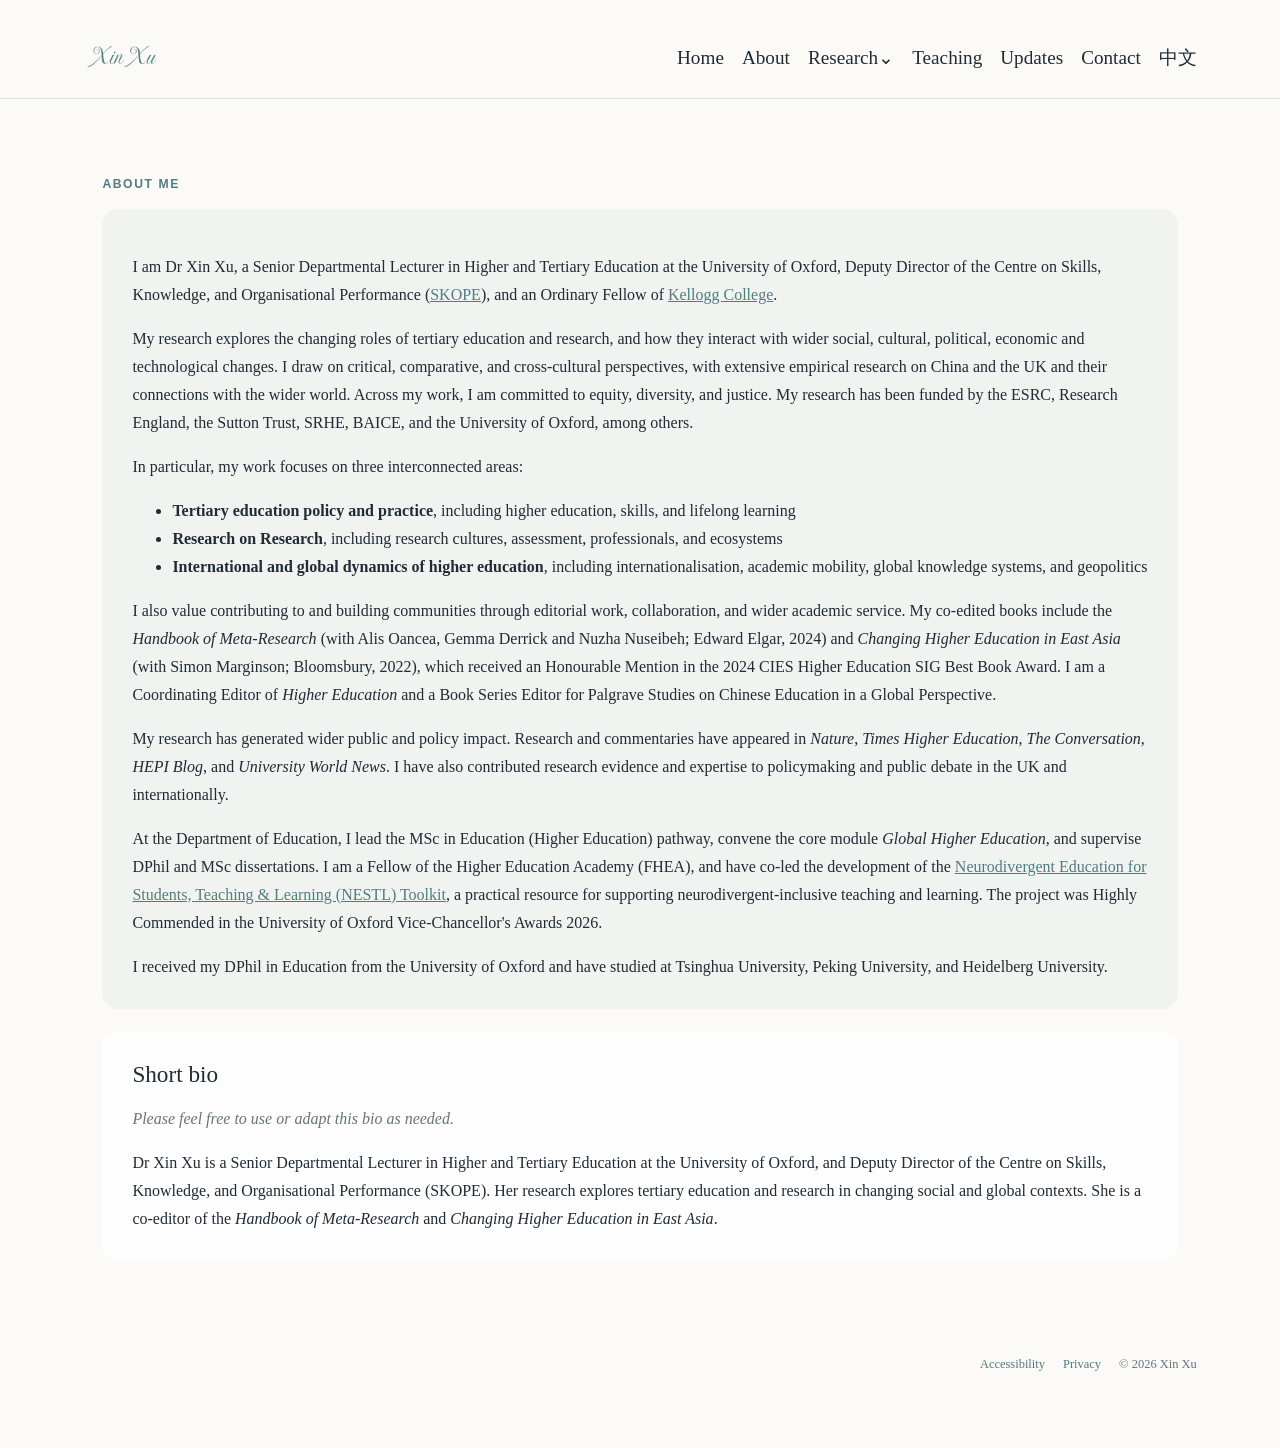
==== about/index.html @ 9aacc85d "Deploy JSON-driven static site with clean URLs and SEO" ====
<!doctype html>
<html lang="en" class="">
<head>
  <meta charset="utf-8">
  <meta name="viewport" content="width=device-width, initial-scale=1, viewport-fit=cover">
  <link rel="icon" href="/assets/icons/favicon-heart.svg" type="image/svg+xml">
  <link rel="shortcut icon" href="/assets/icons/favicon-heart.svg" type="image/svg+xml">
  <link rel="apple-touch-icon" href="/assets/icons/favicon-heart.svg">
  <title>Dr Xin Xu</title>
  <meta name="description" content="About Dr Xin Xu, Senior Departmental Lecturer at the University of Oxford, and her research on tertiary education, research on research, and global higher education.">
  <link rel="canonical" href="https://www.xin-xu.com/about/">
  
  <link rel="stylesheet" href="/assets/site.css">
  
  <script>const previewMode=new URLSearchParams(location.search).get('preview');document.documentElement.classList.toggle('mobile-preview',previewMode==='mobile-menu-fix');document.documentElement.classList.toggle('narrow-preview',previewMode==='narrow-phone');document.documentElement.classList.toggle('ipad-landscape',previewMode==='ipad-landscape');</script>
</head>
<body class="" data-route="about">
  <div class="shell">
    <header>
      <a class="home" href="/" aria-label="Return to front page"><img class="brand-name" src="/assets/img/xin-xu-wordmark.png" alt="Xin Xu"></a>
      <nav aria-label="Main navigation">
        <a href="/">Home</a><a href="/about/">About</a>
        <div class="drop"><button class="dropbtn" type="button" aria-haspopup="true" aria-expanded="false" aria-controls="research-menu">Research⌄</button><div class="dropmenu" id="research-menu"><a href="/research/">Overview</a><a href="/books/">Books</a><a href="/publications/">Publications</a><a href="/projects/">Projects</a><a href="/engagement/">Engagement</a></div></div>
        <a href="/teaching/">Teaching</a><span class="mobile-nav-break" aria-hidden="true"></span><a href="/updates/">Updates</a><a href="/contact/">Contact</a><a href="/chinese/">中文</a>
      </nav>
    </header>
    <main id="app"><section class="page about-page"><div class="eyebrow">ABOUT ME</div><article class="item"><p>I am Dr Xin Xu, a Senior Departmental Lecturer in Higher and Tertiary Education at the University of Oxford, Deputy Director of the Centre on Skills, Knowledge, and Organisational Performance (<a href="https://www.skope.ox.ac.uk/" target="_blank" rel="noopener">SKOPE</a>), and an Ordinary Fellow of <a href="https://www.kellogg.ox.ac.uk/" target="_blank" rel="noopener">Kellogg College</a>.</p><p>My research explores the changing roles of tertiary education and research, and how they interact with wider social, cultural, political, economic and technological changes. I draw on critical, comparative, and cross-cultural perspectives, with extensive empirical research on China and the UK and their connections with the wider world. Across my work, I am committed to equity, diversity, and justice. My research has been funded by the ESRC, Research England, the Sutton Trust, SRHE, BAICE, and the University of Oxford, among others.</p><p>In particular, my work focuses on three interconnected areas:</p><ul><li><strong>Tertiary education policy and practice</strong>, including higher education, skills, and lifelong learning</li><li><strong>Research on Research</strong>, including research cultures, assessment, professionals, and ecosystems</li><li><strong>International and global dynamics of higher education</strong>, including internationalisation, academic mobility, global knowledge systems, and geopolitics</li></ul><p>I also value contributing to and building communities through editorial work, collaboration, and wider academic service. My co-edited books include the <em>Handbook of Meta-Research</em> (with Alis Oancea, Gemma Derrick and Nuzha Nuseibeh; Edward Elgar, 2024) and <em>Changing Higher Education in East Asia</em> (with Simon Marginson; Bloomsbury, 2022), which received an Honourable Mention in the 2024 CIES Higher Education SIG Best Book Award. I am a Coordinating Editor of <em>Higher Education</em> and a Book Series Editor for Palgrave Studies on Chinese Education in a Global Perspective.</p><p>My research has generated wider public and policy impact. Research and commentaries have appeared in <em>Nature</em>, <em>Times Higher Education</em>, <em>The Conversation</em>, <em>HEPI Blog</em>, and <em>University World News</em>. I have also contributed research evidence and expertise to policymaking and public debate in the UK and internationally.</p><p>At the Department of Education, I lead the MSc in Education (Higher Education) pathway, convene the core module <em>Global Higher Education</em>, and supervise DPhil and MSc dissertations. I am a Fellow of the Higher Education Academy (FHEA), and have co-led the development of the <a href="https://www.education.ox.ac.uk/project/neurodivergent-education-for-students-teaching-learning-nestl/" target="_blank" rel="noopener">Neurodivergent Education for Students, Teaching &amp; Learning (NESTL) Toolkit</a>, a practical resource for supporting neurodivergent-inclusive teaching and learning. The project was Highly Commended in the University of Oxford Vice-Chancellor&#39;s Awards 2026.</p><p>I received my DPhil in Education from the University of Oxford and have studied at Tsinghua University, Peking University, and Heidelberg University.</p></article><article class="item short-bio"><h2>Short bio</h2><p class="short-bio-note"><em>Please feel free to use or adapt this bio as needed.</em></p><p>Dr Xin Xu is a Senior Departmental Lecturer in Higher and Tertiary Education at the University of Oxford, and Deputy Director of the Centre on Skills, Knowledge, and Organisational Performance (SKOPE). Her research explores tertiary education and research in changing social and global contexts. She is a co-editor of the <em>Handbook of Meta-Research</em> and <em>Changing Higher Education in East Asia</em>.</p></article></section></main>
    <div class="footer"><a href="/accessibility/">Accessibility</a><a href="/privacy/">Privacy</a><span>© 2026 Xin Xu</span></div>
  </div>
  <div class="modal-backdrop" id="modalBackdrop" role="presentation"><section class="modal" role="dialog" aria-modal="true" aria-labelledby="modalTitle"><button class="modal-close" id="modalClose" aria-label="Close details">×</button><div class="eyebrow" id="modalType">Details</div><h2 id="modalTitle"></h2><div id="modalBody"></div></section></div>
  <script id="page-data" type="application/json">{}</script>
  <script src="/assets/site.js"></script>
</body>
</html>
---- assets/site.css ----
:root{--ink:#202b35;--muted:#66747e;--line:#dfe5e3;--accent:#527c80;--paper:#fbfaf7;--wash:#edf2ef;--body-font:"Avenir Next","Segoe UI",Helvetica,Arial,sans-serif;--display-font:"Iowan Old Style","Palatino Linotype","Book Antiqua",Palatino,Georgia,serif}
    [data-theme="ink"]{--ink:#292a2a;--muted:#686c6b;--line:#deded9;--accent:#3f6874;--paper:#f8f7f3;--wash:#eceeea}[data-theme="terracotta"]{--ink:#352923;--muted:#77655c;--line:#e5d8d0;--accent:#a65f4a;--paper:#fcf8f4;--wash:#f3e7df}[data-theme="blue"]{--ink:#263442;--muted:#647483;--line:#d8e2ea;--accent:#42759b;--paper:#f5f9fc;--wash:#e5f0f7}
    *{box-sizing:border-box} html{-webkit-text-size-adjust:100%;text-size-adjust:100%} body{margin:0;color:var(--ink);background:var(--paper);font:16px/1.75 var(--body-font)}
    .shell{max-width:1280px;margin:auto;padding:28px 5vw 70px} .page>.lead{max-width:none} header{display:flex;align-items:center;justify-content:space-between;border-bottom:1px solid var(--line);padding-bottom:20px}
    .home{display:inline-flex;align-items:baseline;color:var(--ink);text-decoration:none;position:relative;top:5px}.brand-name{font:400 1rem/1 "Bradley Hand","Segoe Print","Comic Sans MS",cursive;letter-spacing:-.02em;color:var(--accent);margin-left:7px;white-space:nowrap;transition:color 160ms ease-out}.home:hover .brand-name,.home:focus-visible .brand-name{color:var(--ink)}.signature{font:italic 400 2rem/1.1 "Snell Roundhand","Segoe Script","Bradley Hand",cursive;letter-spacing:-.08em;color:var(--accent);transform:rotate(-7deg);display:inline-block}
    nav{display:flex;align-items:center;gap:25px}nav a,.dropbtn{color:var(--ink);text-decoration:none;font-size:.94rem;background:none;border:0;font:inherit;cursor:pointer;padding:8px 0}.drop{position:relative}.dropmenu{visibility:hidden;opacity:0;transform:translateY(-5px) scale(.98);transform-origin:top right;position:absolute;right:-22px;top:40px;background:rgba(255,253,249,.98);border:1px solid var(--line);border-radius:16px;box-shadow:0 16px 35px #26332d1c;min-width:245px;padding:10px;z-index:2;transition:opacity 180ms cubic-bezier(.23,1,.32,1),transform 180ms cubic-bezier(.23,1,.32,1),visibility 180ms}.drop:not(.is-closed):hover .dropmenu,.drop.is-open .dropmenu{visibility:visible;opacity:1;transform:translateY(0) scale(1)}.dropmenu a{display:block;padding:10px 13px;border-radius:10px}.dropmenu a:hover,.dropmenu a:focus-visible{background:var(--wash);color:var(--accent)}
    main{min-height:640px}.hero{max-width:900px;padding:145px 0 135px}.eyebrow{color:var(--accent);font-size:.76rem;letter-spacing:.13em;text-transform:uppercase;font-weight:600}.hero h1{font:400 clamp(4rem,10vw,8rem)/.9 Georgia,serif;margin:24px 0 32px;letter-spacing:-.06em}.lead{font:1.25rem/1.7 Georgia,serif;max-width:700px}.side{border-left:1px solid var(--accent);padding-left:24px;color:var(--muted)}.side strong{color:var(--ink);font-weight:500}.rule{border-top:1px solid var(--line);padding-top:22px;display:flex;justify-content:space-between;color:var(--muted);font-size:.92rem}.page{padding:75px 0}.page h1{font:400 clamp(3rem,7vw,5.4rem)/1 Georgia,serif;margin:18px 0 35px;letter-spacing:-.04em}.item{border-top:1px solid var(--line);padding:24px 0}.item h2{font:400 1.45rem/1.3 Georgia,serif;margin:0 0 5px}.muted{color:var(--muted);font-size:.9rem}.links a{color:var(--accent);margin-right:22px}.search{width:100%;max-width:560px;border:1px solid var(--line);background:white;border-radius:12px;padding:13px 15px;margin:0 0 28px;color:var(--ink);font:inherit}.tabs{display:inline-flex;flex-wrap:wrap;gap:4px;margin:35px 0 18px;padding:4px;background:var(--wash);border-radius:999px;max-width:100%}.tab{border:0;border-radius:999px;background:transparent;color:var(--muted);padding:10px 15px;font:inherit;cursor:pointer;transition:background 160ms ease-out,color 160ms ease-out,transform 160ms ease-out}.tab.active{background:var(--paper);color:var(--ink);box-shadow:0 2px 8px #26332d12}.tab:active{transform:scale(.97)}.tab:hover{color:var(--ink)}.panel{display:none}.panel.active{display:block}.panel.active .item{background:rgba(255,255,255,.28);border:1px solid var(--line);border-radius:14px;padding:24px 26px;margin:12px 0;transition:transform 160ms ease-out,box-shadow 160ms ease-out}.panel.active .item:hover{transform:translateY(-2px);box-shadow:0 10px 24px #26332d0d}.empty{color:var(--muted);padding:25px 0}.footer{border-top:1px solid var(--line);padding-top:18px;color:var(--muted);font-size:.86rem}@media(max-width:720px){header{align-items:flex-start;gap:15px}.home{flex:0 0 auto;min-width:max-content}.signature{font-size:1.7rem;white-space:nowrap}.wordmark-loose .wordmark-i:after{font-size:2rem}.wordmark-loose .wordmark-i:before{top:-.05rem;font-size:.6rem}nav{gap:12px;flex-wrap:wrap;justify-content:flex-end}.hero{padding:72px 0 80px}.hero h1{font-size:3.3rem;margin-bottom:24px}.lead{font-size:1.08rem}.page{padding:48px 0}.page h1{font-size:2.8rem;margin-bottom:26px}.panel.active .item{padding:14px 15px;margin:8px 0}.panel.active .item h2{font-size:1.02rem;line-height:1.25}.panel.active .item p{font-size:.86rem;line-height:1.48}.tabs{display:flex;border-radius:16px}.tab{flex:1 1 100%;text-align:left}.dropmenu{right:0}}
    .links{display:flex;gap:12px;flex-wrap:wrap;margin-top:38px}.links a{color:var(--muted);text-decoration:none;border:1px solid var(--line);border-radius:10px;padding:10px 15px;background:rgba(255,255,255,.32);transition:background 160ms ease-out,color 160ms ease-out,border-color 160ms ease-out,transform 160ms ease-out}.links a:active{transform:scale(.97)}.theme-picker{display:inline-flex;gap:6px;margin-left:14px}.theme-picker button{border:1px solid var(--line);background:transparent;color:var(--muted);border-radius:999px;padding:3px 9px;font:inherit;font-size:.78rem;cursor:pointer}.theme-picker button:hover,.theme-picker button:focus{border-color:var(--accent);color:var(--ink)}
    @media (hover:hover) and (pointer:fine){.links a:hover,.links a:focus{background:var(--accent);border-color:var(--accent);color:white;transform:translateY(-2px)}}
    @media (prefers-reduced-motion:reduce){.dropmenu,.links a{transition:none}.links a:hover,.links a:focus{transform:none}}
    .hero h1,.page h1,.item h2,.modal h2{font-family:var(--display-font)}.lead{font-family:var(--display-font)}.clickable h2:after{font-family:var(--body-font)}
    .clickable{cursor:pointer}.clickable h2:after{content:' ↗';color:var(--accent);font:1rem system-ui}.modal-backdrop{position:fixed;inset:0;background:#202b3548;display:grid;place-items:center;padding:24px;z-index:5;opacity:0;visibility:hidden;transition:opacity 180ms ease-out,visibility 180ms}.modal-backdrop.open{opacity:1;visibility:visible}.modal{width:min(720px,100%);max-height:min(760px,90vh);overflow:auto;background:var(--paper);border:1px solid var(--line);border-radius:20px;box-shadow:0 24px 70px #202b3540;padding:32px;transform:translateY(8px) scale(.98);transition:transform 180ms cubic-bezier(.23,1,.32,1)}.modal-backdrop.open .modal{transform:translateY(0) scale(1)}.modal-close{float:right;border:0;background:var(--wash);border-radius:50%;width:34px;height:34px;font-size:1.2rem;cursor:pointer}.modal h2{font:400 clamp(2rem,5vw,3.2rem)/1.05 Georgia,serif;margin:16px 42px 28px 0}.detail{border-top:1px solid var(--line);padding:14px 0}.detail strong{display:block;color:var(--accent);font-size:.72rem;letter-spacing:.12em;text-transform:uppercase}.detail p{margin:4px 0}.modal a{color:var(--accent)}
    h1,h2{font-family:var(--display-font)}.lead{font-family:var(--display-font)}.tabs{display:flex;flex-wrap:wrap;gap:10px;background:transparent;border-radius:0;padding:0}.tab{border:1px solid var(--line);border-radius:10px;background:rgba(255,255,255,.32);color:var(--muted);transition:background 160ms ease-out,color 160ms ease-out,border-color 160ms ease-out,transform 160ms ease-out}.tab.active{background:var(--accent);border-color:var(--accent);color:white}.tab:hover{border-color:var(--accent)}
    .wordmark-loose .signature{font-family:"Bradley Hand","Segoe Print",cursive;transform:rotate(-4deg);letter-spacing:-.04em}.wordmark-loose .wordmark-i{font-size:0;position:relative}.wordmark-loose .wordmark-i:after{content:'ı';font-size:2.35rem}.wordmark-loose .wordmark-i:before{content:'♥';position:absolute;left:50%;top:-.2em;transform:translateX(-50%) rotate(-8deg);color:var(--accent);font:400 .38em/1 var(--body-font)}.wordmark-formal .signature{font-family:"Kunstler Script","Snell Roundhand",cursive;transform:rotate(-8deg);letter-spacing:-.1em}.wordmark-quiet .signature{font-family:"Baskerville","Iowan Old Style",serif;font-style:italic;transform:rotate(-3deg);letter-spacing:-.06em}
    .wordmark-loose .wordmark-i{display:inline-block;position:relative}.wordmark-loose .wordmark-i:before{content:'♥';position:absolute;left:76%;top:-.31rem;transform:translateX(-50%) rotate(4deg);color:var(--accent);font:400 .75rem/1 var(--body-font);z-index:2}.wordmark-round .signature{font-family:"Segoe Print","Bradley Hand",cursive;transform:rotate(-3deg);letter-spacing:-.05em}.wordmark-air .signature{font-family:"Chalkboard SE","Bradley Hand",cursive;font-weight:300;transform:rotate(-5deg);letter-spacing:.01em}.wordmark-italic .signature{font-family:"Baskerville","Iowan Old Style",serif;font-style:italic;transform:rotate(-3deg);letter-spacing:-.06em}
    .wordmark-loose .wordmark-i:before{left:78%;top:-.08rem;font-size:.68rem;transform:translateX(-50%) rotate(8deg)}
    /* Static visual direction: interaction changes colour or visibility only. */
    .dropmenu,.tab,.links a,.panel.active .item,.modal-backdrop,.modal{transition:none!important}
    .dropmenu,.panel.active .item:hover,.modal-backdrop.open .modal{transform:none!important}
    .tab:active,.links a:active,.links a:hover,.links a:focus,.panel.active .item:hover{transform:none!important}
    nav{gap:18px}@media(max-width:720px){nav{gap:17px}}
    .hero{padding-bottom:72px}@media(max-width:720px){.hero{padding-bottom:44px}}
    main:has(.hero){min-height:0}
    .hero h1{margin:0;padding:120px 0 110px}@media(max-width:720px){.hero h1{padding:84px 0 76px}}
    .hero{position:relative;isolation:isolate;padding:105px 0 72px;max-width:900px;min-height:0;display:block;background:none;border-radius:0}.hero:before{display:none}.hero>div{max-width:720px;position:relative;z-index:1}.hero h1{padding:120px 0 110px}.hero .lead{max-width:610px}.hero .links{margin-top:42px}
    @media(max-width:720px){.hero{padding:64px 0 44px}.hero h1{padding:84px 0 76px}.hero .links{margin-top:34px}}
    .hero .links a,.page .links a{border:0;border-bottom:1px solid transparent;border-radius:0;background:transparent;padding:4px 0;color:var(--ink);transform:none}
    .hero .links a:hover,.hero .links a:focus,.page .links a:hover,.page .links a:focus{background:transparent;border-bottom-color:var(--accent);color:var(--accent);transform:none}
    .hero .links a,.page .links a{border-bottom-color:var(--line)}
    .hero .links a:hover,.hero .links a:focus,.page .links a:hover,.page .links a:focus{border-bottom-color:var(--accent)}
    .hero h1{margin-top:36px;margin-bottom:44px}
    /* Keep the original quiet composition while bringing the introduction slightly higher into view. */
    .hero{padding-top:72px;padding-bottom:48px}
    .hero h1{padding-top:82px;padding-bottom:72px}
    @media(max-width:720px){.hero{padding-top:52px;padding-bottom:36px}.hero h1{padding-top:64px;padding-bottom:58px}}
    .panel[data-panel="all"]{margin-top:0;padding-top:0}.panel[data-panel="all"].active .item:first-child{margin-top:0}
    .panel.active .item h2{font-size:1.22rem;line-height:1.28}
    .modal h2{font-size:clamp(1.55rem,3.5vw,2.25rem);line-height:1.12}
    #modalBody{display:flex;flex-direction:column}#modalBody .summary-detail{order:-1}
    #modalBody .source-note{display:none}#modalType{display:none}
    .filterbar{display:flex;gap:12px;align-items:flex-start;flex-wrap:wrap;margin:28px 0 24px}.filter-menu{position:relative}.filter-menu summary{list-style:none;cursor:pointer;border:1px solid var(--line);border-radius:12px;padding:11px 14px;background:var(--paper);color:var(--ink);font-size:.92rem}.filter-menu summary::-webkit-details-marker{display:none}.filter-menu[open] summary{border-color:var(--accent);box-shadow:0 0 0 3px rgba(109,137,116,.12)}.filter-options{position:absolute;z-index:4;top:calc(100% + 8px);left:0;min-width:240px;padding:12px;background:var(--paper);border:1px solid var(--line);border-radius:14px;box-shadow:0 14px 30px rgba(38,51,45,.12)}.filter-options label{display:flex;gap:9px;align-items:flex-start;padding:8px 6px;color:var(--ink);font-size:.9rem;line-height:1.35}.filter-options input{accent-color:var(--accent);margin-top:3px}.filter-reset{border:0;background:transparent;color:var(--muted);padding:11px 4px;font:inherit;cursor:pointer}.filter-reset:hover{color:var(--accent)}.filter-count{margin:0 0 18px;color:var(--muted);font-size:.86rem}.filter-empty{display:none;color:var(--muted);padding:25px 0}.footer{display:flex;justify-content:flex-end;gap:18px;align-items:center;text-align:right;font-size:.78rem}.footer a{color:var(--muted);text-decoration:none}.footer a:hover,.footer a:focus{color:var(--ink)}@media(max-width:720px){.filterbar{gap:8px}.filter-menu summary{font-size:.84rem;padding:9px 11px}.filter-options{position:fixed;left:16px;right:16px;top:auto;bottom:16px;min-width:0}.footer{justify-content:flex-start;flex-wrap:wrap;text-align:left;gap:10px}
    }
    .project-group-label{font:500 1.05rem/1.3 Georgia,serif;margin:34px 0 10px;color:var(--accent);letter-spacing:.01em}.project-group-label:first-child{margin-top:8px}
    .research-overview .item:first-child .eyebrow{margin-top:-18px}
    .research-overview .item>p{font:inherit;line-height:1.7;max-width:none}
    body,body *{font-family:var(--body-font)!important}
    .hero h1,.page h1{font-family:var(--display-font)!important}
    :root{--body-font:"Iowan Old Style","Palatino Linotype","Book Antiqua",Palatino,Georgia,serif;--display-font:var(--body-font)}
    nav,.eyebrow,.muted,.filterbar,.filter-count,.filter-empty,.footer,.dropmenu,.tab,.search,.filter-options{font-family:"Avenir Next","Segoe UI",Helvetica,Arial,sans-serif!important}
    /* Final landing-page calibration: preserve the original composition, reduce only excess vertical air. */
    .hero{padding-top:72px;padding-bottom:48px}
    .hero h1{padding-top:82px;padding-bottom:72px}
    @media(max-width:720px){.hero{padding-top:52px;padding-bottom:36px}.hero h1{padding-top:64px;padding-bottom:58px}}
    /* Homepage cover: text-led left column with a quiet zine image on the right. */
    .hero{display:grid;grid-template-columns:minmax(0,1fr) minmax(230px,310px);gap:clamp(42px,8vw,108px);align-items:center;min-height:560px;padding:78px 0 70px;background:transparent}
    .hero:before{display:none}
    .hero>div{max-width:650px;align-self:end}
    .hero h1{padding:28px 0 34px;margin:0}
    /* Plain-text homepage: remove the former image column and keep the copy flush with the content area. */
    .hero{display:block;grid-template-columns:none;gap:0;min-height:0}
    .hero>div{max-width:720px;margin:0;padding:0}
    .hero:before{display:none}
    .hero .eyebrow{display:flex;align-items:center;gap:12px}
    .hero h1{max-width:680px;margin-top:28px;margin-bottom:34px;letter-spacing:-.075em}
    .hero .lead{max-width:600px}
    .hero .links{margin-top:34px}
    @media(max-width:720px){.hero h1{margin-top:22px;margin-bottom:28px}}
    /* Lift the homepage introduction slightly on both desktop and phone layouts. */
    .hero{padding-top:54px}
    @media(max-width:720px){.hero{padding-top:8px!important}}
    @media(max-width:720px){.hero h1{font-size:2.65rem!important}.page h1{font-size:2.05rem!important}}
    @media(max-width:720px){.publications-page .panel.active .item h2,.projects-page .panel.active .item h2{font-size:.96rem!important;line-height:1.28}.publications-page .panel.active .item p,.projects-page .panel.active .item p{font-size:.78rem!important;line-height:1.4}}
    @media(max-width:720px){body:has(.hero) header{border-bottom:1px solid var(--line)}.hero{padding-bottom:72px!important}.hero .links a{border:0;border-bottom:1px solid var(--line);border-radius:0;background:transparent;padding-left:0;padding-right:0}body:has(.hero) .footer{border-top:0}}
    /* Editorial micro-interactions: a short hover rule in menus and a quiet title reveal on page entry. */
    .dropmenu a{position:relative;background:transparent!important}
    .dropmenu a:after{content:"";position:absolute;left:13px;right:13px;bottom:6px;width:auto;height:1px;background:var(--accent);transform:scaleX(0);transform-origin:left center;transition:transform 180ms ease-out}
    .dropmenu a:hover:after,.dropmenu a:focus-visible:after{transform:scaleX(1)}
    nav a:hover,nav a:focus-visible,.dropbtn:hover,.dropbtn:focus-visible{color:var(--accent)!important}
    .hero h1{animation:eyebrow-drop 1250ms cubic-bezier(.22,.8,.28,1) both}
    .page h1{animation:none}
    .page>.eyebrow{animation:eyebrow-drop 1250ms cubic-bezier(.22,.8,.28,1) both}
    @keyframes title-open-hero{from{opacity:.35;letter-spacing:-.11em;transform:translateY(4px)}to{opacity:1;letter-spacing:-.075em;transform:translateY(0)}}
    @keyframes title-open-page{from{opacity:.35;letter-spacing:-.075em;transform:translateY(4px)}to{opacity:1;letter-spacing:-.04em;transform:translateY(0)}}
    @keyframes eyebrow-drop{from{opacity:.2;transform:translateY(-18px)}to{opacity:1;transform:translateY(0)}}
    @media(prefers-reduced-motion:reduce){.dropmenu a:after{transition:none}.hero h1,.page h1,.page>.eyebrow{animation:none}}
    /* Stable homepage background artwork: anchored to the lower-right rather than laid out as a separate object. */
    /* Link colour system: use the site's teal accent consistently across all text links. */
    nav a,.dropbtn,.hero .links a,.page .links a,.item a,.modal a,.footer a{color:var(--accent)}
    nav a:hover,nav a:focus,.dropbtn:hover,.dropbtn:focus,.hero .links a:hover,.hero .links a:focus,.page .links a:hover,.page .links a:focus,.item a:hover,.item a:focus,.modal a:hover,.modal a:focus,.footer a:hover,.footer a:focus{color:var(--ink)}
    .home{color:var(--accent)}
    /* Final navigation calibration: all top-level items use the same teal hover state. */
    header nav>a:hover,header nav>a:focus-visible,header nav .dropbtn:hover,header nav .dropbtn:focus-visible{color:var(--accent)!important}
    header nav>a,header nav .dropbtn{position:relative;z-index:3}
    header nav>a:after,header nav .dropbtn:after{content:"";position:absolute;left:0;right:0;bottom:2px;height:1px;background:var(--accent);transform:scaleX(0);transform-origin:left center;transition:transform 180ms ease-out}
    header nav>a:hover:after,header nav>a:focus-visible:after,header nav .dropbtn:hover:after,header nav .dropbtn:focus-visible:after{transform:scaleX(1)}
    .dropmenu a{font-weight:400!important}
    .dropmenu a:after{height:.5px!important;transform:scaleY(.75) scaleX(0);transform-origin:left center}
    .dropmenu a:hover:after,.dropmenu a:focus-visible:after{transform:scaleY(.75) scaleX(1)}
    .hero:before{content:none!important;background:none!important}
    .hero:before,.hero:after{display:none!important;content:none!important;background-image:none!important}
    nav a,.dropbtn{font-size:1rem!important}
    @media(max-width:720px){body:has(.hero) header,body:not(:has(.hero)) header{display:flex}html.mobile-preview body:has(.hero) header .home,html.mobile-preview body:not(:has(.hero)) header .home,html.narrow-preview body:has(.hero) header .home,html.narrow-preview body:not(:has(.hero)) header .home{display:none}body:has(.hero) header nav,body:not(:has(.hero)) header nav{display:flex;width:100%;flex-wrap:wrap;justify-content:flex-end;column-gap:10px;row-gap:4px;margin:0}}
    .mobile-nav-break{display:none}@media(max-width:720px){.mobile-nav-break{display:block;flex-basis:100%;height:0}}
    @media(max-width:720px){.hero>div{display:flex;flex-direction:column;align-items:flex-start}.hero h1{transform:none;margin-top:27px}.hero .lead:first-of-type{transform:none;margin-top:5px}.hero .role-note{transform:none;margin-top:9px}}
    @media(max-width:720px){.footer{transform:none;padding-top:21px}}
    html,body{overflow-x:hidden}
    /* Quiet colour blocks for the thematic overview pages, inspired by editorial issue layouts. */
    .research-overview{display:grid;gap:14px;margin-top:34px}
    .research-overview .item{margin:0;border:0;border-radius:0;padding:28px 30px;background:rgba(237,242,239,.72)}
    .research-overview .item:nth-child(2){background:rgba(255,255,255,.54)}
    .research-overview .item:nth-child(3){background:rgba(232,240,237,.62)}
    .research-overview .item h2{margin-bottom:10px}
    .research-overview .item h3{margin:20px 0 4px;color:var(--muted);font:600 .78rem/1.35 "Avenir Next","Segoe UI",sans-serif;letter-spacing:.06em;text-transform:uppercase}
    .research-overview .item p:last-child{margin-bottom:0}
    .page>.tabs + .panel.active{display:grid;gap:14px;margin-top:28px}
    .page>.tabs + .panel.active .item{margin:0;border:0;border-radius:0;padding:26px 30px;background:rgba(237,242,239,.68)}
    .page>.tabs + .panel.active .item:nth-child(even){background:rgba(255,255,255,.54)}
    .about-page{display:grid;gap:14px}
    .about-page>.eyebrow,.about-page>h1,.about-page>.lead{margin-left:0;margin-right:0}
    .about-page>.item{margin:0;border:0;border-radius:0;padding:28px 30px;background:rgba(237,242,239,.72)}
    .about-page>.item:nth-of-type(2){background:rgba(255,255,255,.54)}
    .about-page>.item h2{margin-bottom:10px}
    .about-page>.item p:last-child{margin-bottom:0}
    .teaching-blocks{display:grid;gap:14px;margin-top:18px}
    .teaching-blocks .item{margin:0;border:0;border-radius:0;padding:28px 30px;background:var(--panel-green)}
    /* Colour rule: Teaching is the slightly deeper green; Supervision, the second Research overview block, and the second Engagement block share this lighter green. */
    :root{--panel-green:#edf2efb8;--panel-green-soft:#edf2ef80}
    .teaching-blocks .item:nth-child(2),.research-overview .item:nth-child(2){background:var(--panel-green-soft)}
    .about-page>.item{background:var(--panel-green)}
    .about-page>.item:nth-of-type(2){background:var(--panel-green-soft)}
    .teaching-blocks .item h2{margin-bottom:10px}
    .teaching-blocks .item p:last-child{margin-bottom:0}
    @media(max-width:720px){.research-overview .item,.page>.tabs + .panel.active .item{padding:22px 20px}}
    @media(min-width:721px){.dropmenu{left:0;right:auto}}
    header nav>a:after,header nav .dropbtn:after{display:none!important}
    @media(min-width:721px){.dropmenu{background:rgba(255,253,249,.96)!important}.drop:hover .dropmenu,.drop:focus-within .dropmenu{transform:translateY(0) scale(1)!important}}
    header nav>a:hover,header nav>a:focus-visible,header nav .dropbtn:hover,header nav .dropbtn:focus-visible{color:var(--accent)!important;opacity:1!important}
    header nav>a,header nav .dropbtn{color:var(--accent)!important}
    header nav>a:hover,header nav>a:focus-visible,header nav .dropbtn:hover,header nav .dropbtn:focus-visible{color:var(--ink)!important}
    header nav{position:relative;top:5px}
    .research-overview .item,.about-page>.item,.teaching-blocks .item,.page>.tabs + .panel.active .item{border-radius:16px!important}
    .search,.search::placeholder{font-family:var(--body-font)!important}
    body:has(.hero) .footer{border-top:0}
    .book-meta p.book-question b{display:block;margin-bottom:4px}
    .project-group-label .group-sub{display:inline-block;margin-left:1.2em;font-size:.78em;font-style:italic;color:var(--muted);font-weight:400;letter-spacing:.01em}
    /* Keep the footer quiet on every page. */
    .footer{border-top:0!important}
    .footer{padding-bottom:2px}
    .accessibility-page .item,.privacy-page .item{border-top:0!important}
    /* Keep Research menu anchored to its trigger at every viewport width. */
    .dropmenu{left:0!important;right:auto!important;transform-origin:top left!important}
    /* Keep the Research flyout compact while preserving readable tap targets. */
    .dropmenu{min-width:0!important;padding:8px!important}
    .dropmenu a{padding:8px 10px!important}
    @media(min-width:721px){.dropmenu{width:180px!important;min-width:180px!important}}
    @media(max-width:720px){.dropmenu{position:absolute!important;inset-inline-start:auto!important;inset-inline-end:0!important;left:auto!important;right:0!important;width:150px!important;min-width:150px!important;max-width:calc(100vw - 24px)!important;transform-origin:top right!important}.dropmenu a{padding-left:8px!important;padding-right:8px!important}}
    header nav a:focus-visible,header nav .dropbtn:focus-visible,.dropmenu a:focus-visible{outline:2px solid rgba(255,255,255,.92);outline-offset:3px;border-radius:4px}
    @media(max-width:380px){header nav{column-gap:8px;row-gap:3px}.dropmenu{width:146px!important;min-width:146px!important}}
    /* Keep homepage and inner-page hover states distinct and visible. */
    body:has(.hero) header nav>a:hover,body:has(.hero) header nav>a:focus-visible,body:has(.hero) header nav .dropbtn:hover,body:has(.hero) header nav .dropbtn:focus-visible{color:var(--ink)!important}
    body:not(:has(.hero)) header nav>a:hover,body:not(:has(.hero)) header nav>a:focus,body:not(:has(.hero)) header nav>a:active,body:not(:has(.hero)) header nav .dropbtn:hover,body:not(:has(.hero)) header nav .dropbtn:focus,body:not(:has(.hero)) header nav .dropbtn:active,body:not(:has(.hero)) .dropmenu a:hover,body:not(:has(.hero)) .dropmenu a:focus,body:not(:has(.hero)) .dropmenu a:active{color:#527c80!important}
    .dropmenu a:hover,.dropmenu a:focus,.dropmenu a:active{color:var(--accent)!important}
    @media (hover:none) and (pointer:coarse){body:not(:has(.hero)) header nav>a:focus,body:not(:has(.hero)) header nav>a:active,body:not(:has(.hero)) header .dropbtn:focus,body:not(:has(.hero)) header .dropbtn:active,body:not(:has(.hero)) .dropmenu a:focus,body:not(:has(.hero)) .dropmenu a:active{color:#527c80!important}}
    .hero .links{transform:translateY(5px)}
    @media(max-width:720px){.hero{padding-bottom:92px!important}}
    /* Keep catalogue filter options attached to their own control. */
    .filter-menu{position:relative!important}
    .filter-options{position:absolute!important;top:calc(100% + 8px)!important;left:0!important;right:auto!important;bottom:auto!important;z-index:20!important}
    @media(max-width:720px){.filter-options{min-width:min(240px,calc(100vw - 32px))!important;max-width:calc(100vw - 32px)!important}}
    .books-list{display:grid;gap:14px;margin-top:30px}.books-list .item{margin:0;border:0;border-radius:16px;padding:28px 30px;background:rgba(237,242,239,.72)}.books-list .item:nth-child(2){background:rgba(255,255,255,.54)}.books-list .item h2{margin:0 0 8px}.books-list .item p{margin-bottom:0}@media(max-width:720px){.books-list .item{padding:22px 20px}.books-list .item h2{font-size:1.15rem}}
    .book-detail{display:grid;grid-template-columns:150px 1fr;gap:26px;align-items:start}.book-cover{aspect-ratio:2/3;overflow:hidden;background:var(--wash) url("/assets/img/book_covers/handbook-meta-research.jpg") center/cover no-repeat;box-shadow:0 10px 22px #26332d18;color:transparent!important}.book-cover.alt{background-image:url("/assets/img/book_covers/changing-higher-education-east-asia.jpg")}.book-cover strong,.book-cover small{display:none}.book-meta{font-size:1rem;line-height:1.62}.book-meta strong{color:var(--accent);font-size:.74rem;letter-spacing:.1em;text-transform:uppercase}.book-meta p{margin:4px 0 14px}.book-meta p.reader-question b{display:block;margin-bottom:4px}.book-meta a{color:var(--accent)}@media(max-width:720px){.book-detail{grid-template-columns:110px 1fr;gap:18px}.book-meta{font-size:.84rem}.book-meta p{margin-bottom:9px}}
    .research-books{display:none!important}
    .brand-name{display:block;width:78px;height:auto;margin-left:0;position:relative;top:4px;object-fit:contain;transition:filter 160ms ease-out!important}.home:hover .brand-name,.home:focus-visible .brand-name{filter:saturate(.82) brightness(.82)!important}
    .hero .links{display:flex!important;flex-direction:row!important;flex-wrap:nowrap!important;gap:14px;align-items:center}.hero .links a{position:relative;display:inline-flex;flex:0 0 auto;align-items:center;margin:0;padding:12px 18px;border:0;color:var(--accent);font:400 1rem/1.2 var(--body-font);letter-spacing:.02em;text-decoration:none;transition:color .2s ease,transform .2s ease}.hero .links a:before{content:"";position:absolute;inset:0 auto auto 0;width:100%;height:45px;border-radius:50px;background:color-mix(in srgb,#eadfce 35%,var(--paper));transform:scaleX(.45);transform-origin:left center;transition:transform .3s ease,background .3s ease;z-index:-1}.hero .links a:after{content:none}.hero .links a:hover,.hero .links a:focus-visible{border:0;color:color-mix(in srgb,var(--accent) 70%,var(--ink));transform:none}.hero .links a:hover:before,.hero .links a:focus-visible:before{transform:scaleX(1);background:color-mix(in srgb,#eadfce 35%,var(--paper))}.hero .links a:active{transform:scale(.95)}@media(max-width:520px){.hero .links{align-items:flex-start;flex-direction:column!important;gap:8px}.hero .links a{font-size:.92rem}}
    /* Temporary landscape placeholder for the homepage hero. */
    .hero{position:relative;isolation:isolate;min-height:650px;max-width:none;margin:0 -5vw;padding:78px 5vw 72px;display:flex;align-items:flex-end;overflow:hidden;background:linear-gradient(180deg,#9aa9b4 0%,#c7c9c4 48%,#8d9a91 49%,#596c61 70%,#263b35 100%)}.hero:before{content:"";position:absolute;inset:0;z-index:-2;background:radial-gradient(ellipse at 78% 22%,rgba(255,250,232,.7),transparent 21%),linear-gradient(158deg,transparent 0 46%,rgba(91,112,108,.62) 47% 55%,transparent 56%),linear-gradient(27deg,transparent 0 52%,rgba(55,78,72,.85) 53% 70%,transparent 71%),linear-gradient(165deg,transparent 0 64%,rgba(32,55,49,.96) 65%)}.hero>div{position:relative;z-index:1;max-width:720px}.hero h1,.hero .lead,.hero .role-note{color:#fff}.hero h1{max-width:760px;text-shadow:0 2px 18px rgba(25,39,38,.22)}.hero .lead{max-width:620px;text-shadow:0 1px 10px rgba(25,39,38,.18)}.hero .links{margin-top:34px}.hero .links a{color:#fff}.hero .links a:hover,.hero .links a:focus-visible{color:#fff}.hero .links a:before{background:rgba(250,239,216,.78)}.hero .links a:hover:before,.hero .links a:focus-visible:before{background:rgba(250,239,216,.78)}@media(max-width:720px){.hero{min-height:650px;margin:0 -5vw;padding:52px 5vw 52px}.hero .links{margin-top:28px}}
    .hero{width:100vw;margin-left:calc(50% - 50vw);margin-right:calc(50% - 50vw);min-height:calc(100vh - 118px);background-size:cover;background-position:center}.hero:before{background-size:cover;background-position:center}.hero>div{width:min(100%,720px)}@media(max-width:720px){.hero{min-height:calc(100svh - 112px)}}

    .hero:before{background:linear-gradient(90deg,rgba(13,39,34,.34),transparent 72%)!important}.hero h1{text-shadow:0 2px 18px rgba(25,39,38,.28)}.hero .lead{text-shadow:0 1px 10px rgba(25,39,38,.24)}
    .hero>div{width:min(66.666vw,760px);max-width:66.666vw}.hero h1,.hero .lead{max-width:100%}@media(max-width:720px){.hero>div{width:100%;max-width:100%}}
    .hero h1{font-size:clamp(3.2rem,7.5vw,6.2rem)}@media(min-width:721px){.hero>div{width:min(61.8vw,710px);max-width:61.8vw}.hero .lead{font-size:1.08rem;line-height:1.62}}
    .hero h1 .name-accent{color:#fff!important;font-style:italic}
    body:not(:has(.hero)) header{width:100vw;margin-top:-28px;margin-left:calc(50% - 50vw);margin-bottom:0;min-height:0;align-items:flex-start;padding:28px 5vw 20px;border-bottom-color:rgba(255,255,255,.72)!important}body:not(:has(.hero)) header:after{display:none}body:not(:has(.hero)) header nav>a,body:not(:has(.hero)) header .dropbtn{color:rgba(255,255,255,.92)!important}body:not(:has(.hero)) header nav>a:hover,body:not(:has(.hero)) header nav>a:focus-visible,body:not(:has(.hero)) header .dropbtn:hover,body:not(:has(.hero)) header .dropbtn:focus-visible{color:#fff!important}body:not(:has(.hero)) header .home{filter:brightness(0) invert(1)}
    body:has(.hero) header .home,body:not(:has(.hero)) header .home{position:absolute;left:5vw;top:34px;margin:0;transform:none}body:has(.hero) header .brand-name,body:not(:has(.hero)) header .brand-name{top:4px;transform:none}body:has(.hero) header nav,body:not(:has(.hero)) header nav{margin-left:auto}
    .page h1{font-size:clamp(2.25rem,5vw,3.8rem)}@media(max-width:720px){.page h1{font-size:1.75rem}}
    body:has(.hero) .footer,body:has(.hero) .footer>a[href="/accessibility/"],body:has(.hero) .footer>a[href="/privacy/"]{color:#f3eee4!important}body:has(.hero) .footer>a[href="/accessibility/"]:hover,body:has(.hero) .footer>a[href="/accessibility/"]:focus-visible,body:has(.hero) .footer>a[href="/privacy/"]:hover,body:has(.hero) .footer>a[href="/privacy/"]:focus-visible{color:rgba(243,238,228,.68)!important}
    /* Inner-page navigation hover must win over the photographic header defaults. */
    body:not(:has(.hero)) header nav>a:hover,body:not(:has(.hero)) header nav>a:focus,body:not(:has(.hero)) header nav>a:active,body:not(:has(.hero)) header .dropbtn:hover,body:not(:has(.hero)) header .dropbtn:focus,body:not(:has(.hero)) header .dropbtn:active{color:#527c80!important}
    body:not(:has(.hero)) header nav>a:focus:not(:focus-visible),body:not(:has(.hero)) header .dropbtn:focus:not(:focus-visible){color:rgba(255,255,255,.92)!important}
    /* Final navigation system: one predictable geometry for desktop and mobile. */
    .dropmenu{transition:opacity 300ms cubic-bezier(.23,1,.32,1),transform 300ms cubic-bezier(.23,1,.32,1),visibility 300ms!important}
    .drop{z-index:30!important}.dropmenu{z-index:31!important;pointer-events:auto}
    @media(min-width:721px){header nav{gap:18px}.dropmenu{width:180px!important;min-width:180px!important;left:0!important;right:auto!important;transform-origin:top left!important}}
    @media(max-width:720px){header nav{column-gap:10px!important;row-gap:4px!important}.dropmenu{width:150px!important;min-width:150px!important;left:auto!important;right:0!important;transform-origin:top right!important}}
    @media(max-width:720px) and (orientation:landscape){.hero{min-height:calc(100svh - 96px);padding-top:28px!important;padding-bottom:48px!important}.hero h1{margin-top:12px}}
    @media(max-width:380px){.shell{padding-top:12px}header{padding-bottom:8px}.hero{margin-top:-36px!important;padding:0 4vw 48px!important}.hero h1{font-size:2.45rem!important;margin:0!important;padding:8px 0 24px!important}.hero .lead{font-size:1rem;line-height:1.58}.hero .role-note{font-size:.92rem}}
    html.narrow-preview body{background:var(--paper)!important}html.narrow-preview .shell{padding-top:12px;padding-bottom:20px!important}html.narrow-preview header{padding-bottom:8px}html.narrow-preview .hero{display:block!important;align-items:initial!important;min-height:360px!important;margin-top:68px!important;padding:0 4vw 48px!important;background:transparent!important}html.narrow-preview .hero h1{font-size:2.45rem!important;margin:0!important;padding:8px 0 24px!important}html.narrow-preview .hero .lead{font-size:1rem;line-height:1.58}html.narrow-preview .hero .role-note{font-size:.92rem}html.narrow-preview .footer{margin-top:60px!important}
    @media(max-width:720px){html:not(.narrow-preview) body:has(.hero) .hero h1{margin-top:27px!important;padding-top:84px!important}}html:not(.mobile-preview):not(.narrow-preview) body:has(.hero) .hero>div{width:min(61.8vw,710px)!important;max-width:61.8vw!important}html:not(.mobile-preview):not(.narrow-preview) header .home,html.ipad-landscape header .home{display:inline-flex!important;z-index:4!important;pointer-events:auto!important}@media(max-width:720px){html:not(.mobile-preview):not(.narrow-preview) header nav{display:flex!important;width:auto!important;max-width:calc(100% - 90px)!important;flex:1 1 auto!important;margin-left:auto!important;position:relative!important;top:5px;justify-content:flex-end;flex-wrap:wrap!important;column-gap:8px!important;row-gap:2px!important}html:not(.mobile-preview):not(.narrow-preview) header nav>a,html:not(.mobile-preview):not(.narrow-preview) header nav .dropbtn{font-size:.82rem!important}}html:not(.mobile-preview):not(.narrow-preview) body:has(.hero) .hero{align-items:flex-end!important;padding-bottom:200px!important}html:not(.mobile-preview):not(.narrow-preview) body:has(.hero) .hero h1{font-size:clamp(3.2rem,6vw,5.2rem)!important}html:not(.mobile-preview):not(.narrow-preview) body:has(.hero) .hero .lead{font-size:1.2rem!important;line-height:1.56!important}body:has(.hero) .hero h1,body:has(.hero) .hero .lead,body:has(.hero) .hero .role-note{color:var(--ink)!important;text-shadow:none!important}body:has(.hero) .hero h1 .name-accent{color:var(--ink)!important}body:has(.hero) .footer,body:has(.hero) .footer>a[href="/accessibility/"],body:has(.hero) .footer>a[href="/privacy/"]{color:var(--ink)!important}body:has(.hero) .footer>a[href="/accessibility/"]:hover,body:has(.hero) .footer>a[href="/privacy/"]:hover{color:var(--accent)!important}body:not(:has(.hero)) header{background:var(--paper)!important;border-bottom-color:var(--line)!important}body:not(:has(.hero)) header nav>a,body:not(:has(.hero)) header .dropbtn,body:not(:has(.hero)) .dropmenu a{color:var(--ink)!important}body:not(:has(.hero)) header nav>a:hover,body:not(:has(.hero)) header nav>a:focus-visible,body:not(:has(.hero)) header .dropbtn:hover,body:not(:has(.hero)) header .dropbtn:focus-visible,body:not(:has(.hero)) .dropmenu a:hover,body:not(:has(.hero)) .dropmenu a:focus-visible{color:var(--accent)!important}body:not(:has(.hero)) header .home{filter:none!important}html.ipad-landscape .hero .role-note{transform:translateY(5px)!important}
    body:not(:has(.hero)) header nav>a:focus:not(:focus-visible),body:not(:has(.hero)) header .dropbtn:focus:not(:focus-visible),body:not(:has(.hero)) .dropmenu a:focus:not(:focus-visible){color:var(--ink)!important}

    body:has(.hero) .hero>div{background:rgba(251,250,247,.50)!important;padding:20px 24px 22px!important;border-radius:18px!important;backdrop-filter:blur(3px);-webkit-backdrop-filter:blur(3px)}
    body:has(.hero) .footer,body:has(.hero) .footer a,body:has(.hero) .footer span,body:has(.hero) .footer>a[href="/accessibility/"],body:has(.hero) .footer>a[href="/privacy/"]{color:#f3eee4!important}body:has(.hero) .footer a:hover,body:has(.hero) .footer a:focus-visible,body:has(.hero) .footer>a[href="/accessibility/"]:hover,body:has(.hero) .footer>a[href="/accessibility/"]:focus-visible,body:has(.hero) .footer>a[href="/privacy/"]:hover,body:has(.hero) .footer>a[href="/privacy/"]:focus-visible{color:rgba(243,238,228,.72)!important}
    @media(min-width:721px){html:not(.mobile-preview):not(.narrow-preview) body:has(.hero) .hero h1{font-size:clamp(2.9rem,5vw,4.4rem)!important}}
    @media(min-width:721px){html:not(.mobile-preview):not(.narrow-preview) body:has(.hero) .hero .lead{font-size:1.25rem!important}}
    @media(min-width:721px){html:not(.mobile-preview):not(.narrow-preview) body:has(.hero) .footer{transform:translateY(3px)!important}}
    @media(min-width:721px){body:has(.hero) .shell{min-height:100vh;padding-bottom:0!important}body:has(.hero) main{min-height:0!important}body:has(.hero) .hero{min-height:calc(100vh - 190px)!important}}
    @media(min-width:721px){.shell{padding-left:6.5vw!important;padding-right:6.5vw!important}.hero{padding-left:6.5vw!important;padding-right:6.5vw!important}}
    @media(min-width:721px){header .home{margin-left:1.5vw!important}}
    @media(min-width:721px){header nav>a,header nav .dropbtn{font-size:1.2rem!important}}
    @media(min-width:721px){header .dropmenu a{font-size:1.2rem!important}}
    @media(min-width:721px){body:not(:has(.hero)) header{padding-left:6.5vw!important;padding-right:6.5vw!important}body:not(:has(.hero)) .page{margin-left:1.5vw!important;margin-right:1.5vw!important}}
    @media(min-width:721px){header .home{top:5px!important;transform:none!important}}
    @media(min-width:721px){header .home .brand-name{top:10px!important;transform:translateY(27px)!important}}
    html.ipad-landscape body:has(.hero) .footer{transform:translateY(-6px)!important}
    html.ipad-landscape body:has(.hero) .shell{padding-bottom:16px!important}
    @media(max-width:720px){body:has(.hero) .hero h1{position:relative!important;top:auto!important;margin-top:-10px!important;transform:none!important}}
    @media(max-width:720px){html:not(.narrow-preview) body:has(.hero) .hero h1{margin-top:17px!important}}
    @media(max-width:720px){html:not(.narrow-preview) body:has(.hero) .hero h1{padding-top:28px!important}}
    @media(max-width:720px){body:has(.hero) .hero{margin-top:20px!important}body:has(.hero) .hero>div{width:100%!important;max-width:100%!important;margin:0!important;padding:18px 18px 20px!important;border-radius:14px!important;overflow:hidden}}
    @media (prefers-contrast:more){body{--ink:#111a1a;--muted:#3f4c4c;--line:#81908e}.hero:before{background:linear-gradient(90deg,rgba(5,25,21,.52),rgba(5,25,21,.18) 72%)!important}.dropmenu{border-color:#31433f!important}}
    @media (prefers-reduced-transparency:reduce){.dropmenu{background:#fbfaf7!important;backdrop-filter:none!important}}
    /* Impeccable homepage motion: one slow, authored arrival for the scenic welcome. */
    @keyframes welcome-heading-arrival{from{opacity:0;transform:translateY(-32px);filter:blur(4px)}to{opacity:1;transform:translateY(0);filter:blur(0)}}
    @keyframes welcome-copy-arrival{from{opacity:0;transform:translateY(-14px);filter:blur(2px)}to{opacity:1;transform:translateY(0);filter:blur(0)}}
    @keyframes welcome-scenic-breathe{0%,100%{background-position:center center}50%{background-position:51% 49%}}
    body:has(.hero){animation:welcome-scenic-breathe 18s ease-in-out infinite!important}
    body:has(.hero) .hero h1{animation:welcome-heading-arrival 1750ms cubic-bezier(.16,1,.3,1) both!important}
    body:has(.hero) .hero .lead:first-of-type{animation:welcome-copy-arrival 1500ms cubic-bezier(.16,1,.3,1) 220ms both!important}
    body:has(.hero) .hero .role-note{animation:welcome-copy-arrival 1500ms cubic-bezier(.16,1,.3,1) 400ms both!important}
    @media(prefers-reduced-motion:reduce){body:has(.hero){animation:none!important}body:has(.hero) .hero h1,body:has(.hero) .hero .lead:first-of-type,body:has(.hero) .hero .role-note{animation:none!important}}
    /* Direct selectors keep the entrance reliable in file:// previews as well as HTTP previews. */
    .hero h1{animation:welcome-heading-arrival 1750ms cubic-bezier(.16,1,.3,1) both!important}
    .hero .lead:first-of-type{animation:welcome-copy-arrival 1500ms cubic-bezier(.16,1,.3,1) 220ms both!important}
    .hero .role-note{animation:welcome-copy-arrival 1500ms cubic-bezier(.16,1,.3,1) 400ms both!important}
    @media(prefers-reduced-motion:reduce){.hero h1,.hero .lead:first-of-type,.hero .role-note{animation:none!important}}
    /* Restore the confirmed slow, non-scaling welcome-page text entrance. */
    @keyframes welcome-title-drop{from{opacity:0;transform:translateY(-16px)}to{opacity:1;transform:translateY(0)}}
    @keyframes welcome-copy-drop{from{opacity:0;transform:translateY(-10px)}to{opacity:1;transform:translateY(0)}}
    body:has(.hero) .hero h1{animation:welcome-title-drop 1450ms cubic-bezier(.22,.8,.28,1) both!important}
    body:has(.hero) .hero .lead:first-of-type{animation:welcome-copy-drop 1450ms cubic-bezier(.22,.8,.28,1) 180ms both!important}
    body:has(.hero) .hero .role-note{animation:welcome-copy-drop 1450ms cubic-bezier(.22,.8,.28,1) 320ms both!important}
    @media(prefers-reduced-motion:reduce){body:has(.hero) .hero h1,body:has(.hero) .hero .lead:first-of-type,body:has(.hero) .hero .role-note{animation:none!important}}
    /* Shared welcome motion: replayed after the route renders in every preview wrapper. */
    @keyframes welcome-title-arrival-shared{from{opacity:0;transform:translateY(-22px)}to{opacity:1;transform:translateY(0)}}
    @keyframes welcome-copy-arrival-shared{from{opacity:0;transform:translateY(-12px)}to{opacity:1;transform:translateY(0)}}
    .hero h1.welcome-motion{animation:welcome-title-arrival-shared 1700ms cubic-bezier(.22,.8,.28,1) both!important}
    .hero .lead.welcome-motion{animation:welcome-copy-arrival-shared 1550ms cubic-bezier(.22,.8,.28,1) both!important}
    .hero .role-note.welcome-motion{animation:welcome-copy-arrival-shared 1550ms cubic-bezier(.22,.8,.28,1) 220ms both!important}
    @media(prefers-reduced-motion:reduce){.hero h1.welcome-motion,.hero .lead.welcome-motion,.hero .role-note.welcome-motion{animation:none!important}}
    /* Research uses an explicit toggle while retaining desktop hover as a convenience. */
    .dropmenu{border-color:rgba(82,124,128,.28)!important;box-shadow:0 16px 35px rgba(38,51,45,.10)}
    .dropbtn:focus-visible,.dropmenu a:focus-visible{outline:2px solid rgba(82,124,128,.72);outline-offset:3px}
    /* Keep the shared detail modal above all page-level navigation and content. */
    .modal-backdrop{z-index:1000!important}
    .modal{position:relative;z-index:1001}
    .page:has(.research-overview)>.links a{border-bottom:0!important;text-decoration:none!important}
    .page:has(.research-overview)>.links a:hover{border-bottom-color:transparent!important;text-decoration:underline!important;text-decoration-color:var(--accent)!important;text-underline-offset:3px;color:var(--accent)!important;background:transparent!important}
    .page:has(.research-overview)>.links a:focus-visible{border-bottom-color:transparent!important;text-decoration:underline!important;text-decoration-color:var(--accent)!important;text-underline-offset:3px;color:var(--accent)!important;outline:2px solid var(--accent);outline-offset:4px;background:transparent!important}
    /* Final local QA corrections: quiet catalogue cards, consistent content links,
       and no divider at the Chinese page's body transition. */
    .clickable h2:after{content:none!important}
    main a,main a:visited,.modal a,.modal a:visited{color:var(--accent)!important}
    main a:hover,main a:focus-visible,.modal a:hover,.modal a:focus-visible{color:var(--accent)!important;text-decoration:underline;text-underline-offset:3px}
    .zh-page .item{border-top:0!important}
    .about-page>.short-bio{margin-top:8px!important;background:rgba(255,255,255,.72)!important;border-radius:16px!important}
    .about-page>.short-bio .short-bio-note{color:var(--muted);font-style:italic}
    .contact-page-art{display:none}
    @media(min-width:721px){.contact-page{display:grid;grid-template-columns:minmax(0,1fr) minmax(220px,35%);column-gap:clamp(52px,8vw,112px);align-items:start}.contact-page>*:not(.contact-page-art){grid-column:1}.contact-page>p{font-size:clamp(1.02rem,1.2vw,1.16rem);line-height:1.72;margin:0 0 32px}.contact-page>p strong{display:inline-block;font-size:1.03em;margin-bottom:7px}.contact-page>p a{display:inline-block;line-height:1.9}.contact-page-art{display:block;grid-column:2;grid-row:1 / span 5;margin-top:18px;overflow:hidden;border-radius:20px;box-shadow:0 16px 34px rgba(38,51,45,.12)}.contact-page-art img{display:block;width:100%;height:auto;max-height:650px;object-fit:contain;object-position:center center}}
    @media(min-width:1000px){.contact-page{grid-template-columns:minmax(0,1fr) minmax(190px,30%)}.contact-page-art{max-width:85%;justify-self:end}}
    html.ipad-landscape .contact-page{grid-template-columns:minmax(0,1fr) minmax(190px,29%)}
    html.ipad-landscape .contact-page-art{max-width:85%;justify-self:end}
    .modal{overflow-x:hidden;overflow-wrap:anywhere}
    .modal *{max-width:100%;overflow-wrap:anywhere}
    #modalBody{min-width:0}
    .quiet-list{margin:4px 0 0;padding-left:1.15em}
    .quiet-list li{padding-left:.16em;margin:0 0 4px}
    .quiet-list li::marker{font-size:.62em;color:var(--muted)}
    @media(max-width:340px){
      body:has(.hero) .shell{display:flex!important;flex-direction:column!important;min-height:100vh!important;padding-bottom:40px!important}
      body:has(.hero) main{flex:0 0 auto!important}
      body:has(.hero) .hero{display:block!important;align-items:initial!important;min-height:0!important;height:auto!important;margin:0 -5vw!important;padding:48px 5vw 64px!important;overflow:visible!important}
      body:has(.hero) .hero>div{transform:none!important;margin:0!important;padding:14px 16px 16px!important}
      body:has(.hero) .hero h1{font-size:2.2rem!important;padding:16px 0 20px!important;margin:0 0 14px!important}
      body:has(.hero) .hero .lead{font-size:.95rem!important;line-height:1.5!important;margin:0 0 10px!important}
      body:has(.hero) .hero .role-note{margin-bottom:0!important}
      body:has(.hero) .footer{margin-top:auto!important}
    }
    /* Keep real iOS Safari from autosizing the welcome copy or lifting the card into the navigation. */
    @media(max-width:520px){body:has(.hero) .hero{margin-top:0!important}body:has(.hero) .hero>div{transform:none!important}}
    /* Compact the welcome card only at intermediate tablet widths such as Split View. */
    @media (min-width:521px) and (max-width:720px){body:has(.hero) .hero>div{padding:16px 20px 18px!important}body:has(.hero) .hero h1{font-size:clamp(2.8rem,7vw,3.5rem)!important;padding:22px 0 26px!important}body:has(.hero) .hero .lead{font-size:1.02rem!important;line-height:1.55!important}body:has(.hero) .hero .role-note{margin-top:8px!important}}
    /* Give real phone layouts a little sky below the navigation, while keeping the welcome card lighter. */
    @media(max-width:520px){body:has(.hero) .hero{padding-top:16px!important}body:has(.hero) .hero>div{padding-top:12px!important}body:has(.hero) .hero h1{font-size:clamp(2.55rem,11.5vw,2.65rem)!important;padding-top:4px!important;padding-bottom:18px!important;margin-top:0!important;margin-bottom:8px!important}body:has(.hero) .hero .lead{font-size:1.06rem!important;line-height:1.52!important;margin-top:0!important;margin-bottom:10px!important}body:has(.hero) .hero .role-note{font-size:.95rem!important;margin-top:6px!important}}
    @media(max-width:340px){body:has(.hero) .hero h1{font-size:2rem!important;padding-top:8px!important;padding-bottom:16px!important;margin-bottom:10px!important}body:has(.hero) .hero .lead{font-size:.88rem!important;line-height:1.48!important;margin-bottom:8px!important}body:has(.hero) .hero .role-note{font-size:.86rem!important;margin-top:5px!important}}
    /* Let the mobile navigation arrive gently with the page, without moving its layout. */
    @keyframes mobile-nav-arrival{from{opacity:0;transform:translateY(-8px)}to{opacity:1;transform:translateY(0)}}
    @media(max-width:720px){body:not(:has(.hero)) header nav>a,body:not(:has(.hero)) header nav .dropbtn,body:has(.hero) header nav>a,body:has(.hero) header nav .dropbtn{animation:mobile-nav-arrival 700ms cubic-bezier(.22,.8,.28,1) both}header nav>a:nth-of-type(1){animation-delay:80ms}header nav>a:nth-of-type(2){animation-delay:140ms}header nav .dropbtn{animation-delay:200ms}header nav>a:nth-of-type(3){animation-delay:260ms}header nav>a:nth-of-type(4){animation-delay:320ms}header nav>a:nth-of-type(5){animation-delay:380ms}}
    @media(prefers-reduced-motion:reduce){header nav>a,header nav .dropbtn{animation:none!important}}
    /* Keep the mobile welcome copy visibly animated even when the route is rendered after load. */
    @keyframes mobile-welcome-title{from{opacity:0;transform:translateY(-18px)}to{opacity:1;transform:translateY(0)}}
    @keyframes mobile-welcome-copy{from{opacity:0;transform:translateY(-10px)}to{opacity:1;transform:translateY(0)}}
    @media(max-width:720px){body:has(.hero) .hero h1{animation:mobile-welcome-title 1200ms cubic-bezier(.22,.8,.28,1) both!important}body:has(.hero) .hero .lead:first-of-type{animation:mobile-welcome-copy 1050ms cubic-bezier(.22,.8,.28,1) 180ms both!important}body:has(.hero) .hero .role-note{animation:mobile-welcome-copy 1050ms cubic-bezier(.22,.8,.28,1) 360ms both!important}}
    @media(prefers-reduced-motion:reduce){body:has(.hero) .hero h1,body:has(.hero) .hero .lead:first-of-type,body:has(.hero) .hero .role-note{animation:none!important}}
    /* Let the body background propagate to the root canvas on the homepage. */
    html.homepage-state{background:transparent!important}
    body.homepage-state{background-color:#263b35!important;background-image:url("/assets/img/hero/alpine-forest.jpg")!important;background-position:center!important;background-size:cover!important;background-repeat:no-repeat!important;background-attachment:scroll!important}
    body.homepage-state .hero{background:transparent!important}
    body.homepage-state .hero h1{-webkit-text-size-adjust:none;text-size-adjust:none}
    @media (min-width:341px) and (max-width:520px){body.homepage-state .hero{padding-top:28px!important}}

    /* Post-Phase 4 refinement: modestly reduce only the Chinese introduction heading. */
    .zh-page h1.zh-heading{font-size:clamp(2.1rem,4.2vw,3rem)}
    @media(max-width:720px){.zh-page h1.zh-heading{font-size:1.65rem}}
    .zh-page>.lead{margin-bottom:8px!important}
    .zh-page>.item>p:first-child{margin-top:0!important}
   .book-meta b{color:var(--ink);font-size:inherit;letter-spacing:normal;text-transform:none;font-weight:700}
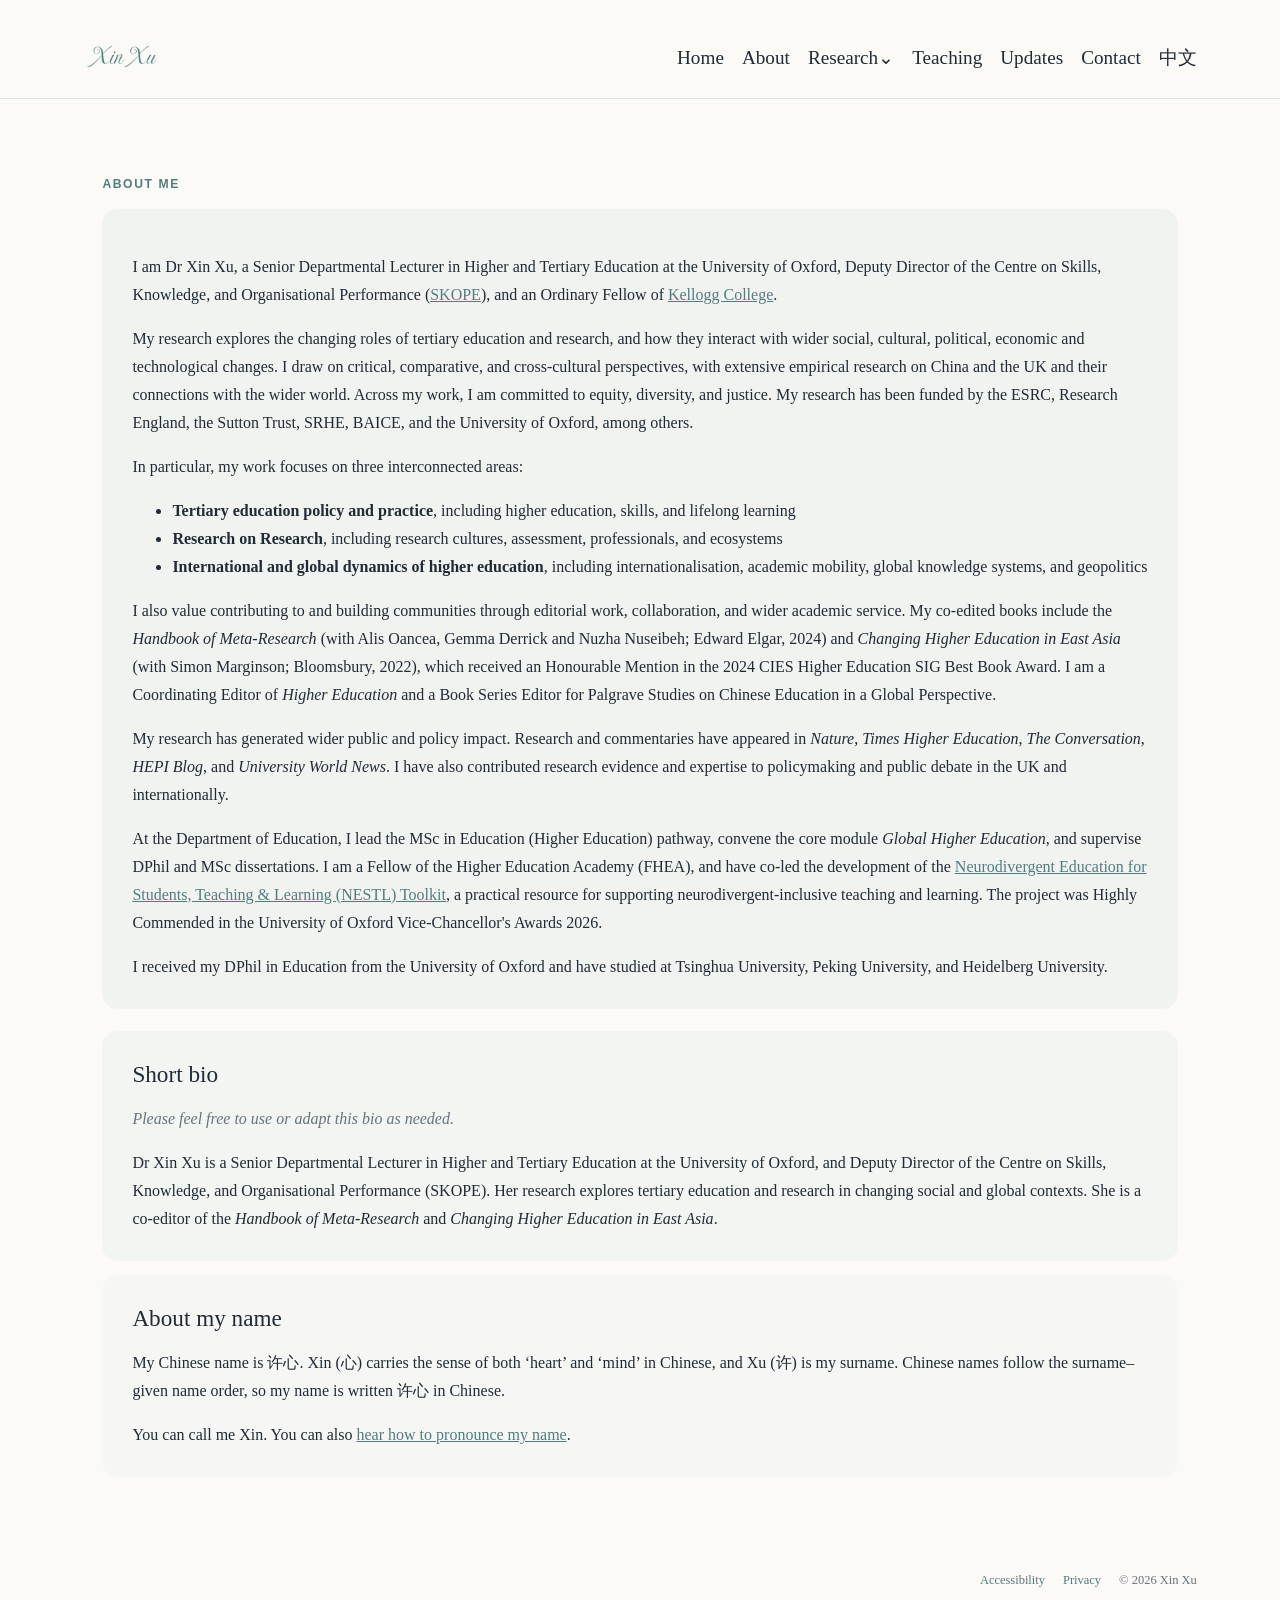
==== commit f300c53a: "Refine About, Privacy, and Contact imagery" ====
--- a/about/index.html
+++ b/about/index.html
@@ -24,7 +24,7 @@
         <a href="/teaching/">Teaching</a><span class="mobile-nav-break" aria-hidden="true"></span><a href="/updates/">Updates</a><a href="/contact/">Contact</a><a href="/chinese/">中文</a>
       </nav>
     </header>
-    <main id="app"><section class="page about-page"><div class="eyebrow">ABOUT ME</div><article class="item"><p>I am Dr Xin Xu, a Senior Departmental Lecturer in Higher and Tertiary Education at the University of Oxford, Deputy Director of the Centre on Skills, Knowledge, and Organisational Performance (<a href="https://www.skope.ox.ac.uk/" target="_blank" rel="noopener">SKOPE</a>), and an Ordinary Fellow of <a href="https://www.kellogg.ox.ac.uk/" target="_blank" rel="noopener">Kellogg College</a>.</p><p>My research explores the changing roles of tertiary education and research, and how they interact with wider social, cultural, political, economic and technological changes. I draw on critical, comparative, and cross-cultural perspectives, with extensive empirical research on China and the UK and their connections with the wider world. Across my work, I am committed to equity, diversity, and justice. My research has been funded by the ESRC, Research England, the Sutton Trust, SRHE, BAICE, and the University of Oxford, among others.</p><p>In particular, my work focuses on three interconnected areas:</p><ul><li><strong>Tertiary education policy and practice</strong>, including higher education, skills, and lifelong learning</li><li><strong>Research on Research</strong>, including research cultures, assessment, professionals, and ecosystems</li><li><strong>International and global dynamics of higher education</strong>, including internationalisation, academic mobility, global knowledge systems, and geopolitics</li></ul><p>I also value contributing to and building communities through editorial work, collaboration, and wider academic service. My co-edited books include the <em>Handbook of Meta-Research</em> (with Alis Oancea, Gemma Derrick and Nuzha Nuseibeh; Edward Elgar, 2024) and <em>Changing Higher Education in East Asia</em> (with Simon Marginson; Bloomsbury, 2022), which received an Honourable Mention in the 2024 CIES Higher Education SIG Best Book Award. I am a Coordinating Editor of <em>Higher Education</em> and a Book Series Editor for Palgrave Studies on Chinese Education in a Global Perspective.</p><p>My research has generated wider public and policy impact. Research and commentaries have appeared in <em>Nature</em>, <em>Times Higher Education</em>, <em>The Conversation</em>, <em>HEPI Blog</em>, and <em>University World News</em>. I have also contributed research evidence and expertise to policymaking and public debate in the UK and internationally.</p><p>At the Department of Education, I lead the MSc in Education (Higher Education) pathway, convene the core module <em>Global Higher Education</em>, and supervise DPhil and MSc dissertations. I am a Fellow of the Higher Education Academy (FHEA), and have co-led the development of the <a href="https://www.education.ox.ac.uk/project/neurodivergent-education-for-students-teaching-learning-nestl/" target="_blank" rel="noopener">Neurodivergent Education for Students, Teaching &amp; Learning (NESTL) Toolkit</a>, a practical resource for supporting neurodivergent-inclusive teaching and learning. The project was Highly Commended in the University of Oxford Vice-Chancellor&#39;s Awards 2026.</p><p>I received my DPhil in Education from the University of Oxford and have studied at Tsinghua University, Peking University, and Heidelberg University.</p></article><article class="item short-bio"><h2>Short bio</h2><p class="short-bio-note"><em>Please feel free to use or adapt this bio as needed.</em></p><p>Dr Xin Xu is a Senior Departmental Lecturer in Higher and Tertiary Education at the University of Oxford, and Deputy Director of the Centre on Skills, Knowledge, and Organisational Performance (SKOPE). Her research explores tertiary education and research in changing social and global contexts. She is a co-editor of the <em>Handbook of Meta-Research</em> and <em>Changing Higher Education in East Asia</em>.</p></article></section></main>
+    <main id="app"><section class="page about-page"><div class="eyebrow">ABOUT ME</div><article class="item"><p>I am Dr Xin Xu, a Senior Departmental Lecturer in Higher and Tertiary Education at the University of Oxford, Deputy Director of the Centre on Skills, Knowledge, and Organisational Performance (<a href="https://www.skope.ox.ac.uk/" target="_blank" rel="noopener">SKOPE</a>), and an Ordinary Fellow of <a href="https://www.kellogg.ox.ac.uk/" target="_blank" rel="noopener">Kellogg College</a>.</p><p>My research explores the changing roles of tertiary education and research, and how they interact with wider social, cultural, political, economic and technological changes. I draw on critical, comparative, and cross-cultural perspectives, with extensive empirical research on China and the UK and their connections with the wider world. Across my work, I am committed to equity, diversity, and justice. My research has been funded by the ESRC, Research England, the Sutton Trust, SRHE, BAICE, and the University of Oxford, among others.</p><p>In particular, my work focuses on three interconnected areas:</p><ul><li><strong>Tertiary education policy and practice</strong>, including higher education, skills, and lifelong learning</li><li><strong>Research on Research</strong>, including research cultures, assessment, professionals, and ecosystems</li><li><strong>International and global dynamics of higher education</strong>, including internationalisation, academic mobility, global knowledge systems, and geopolitics</li></ul><p>I also value contributing to and building communities through editorial work, collaboration, and wider academic service. My co-edited books include the <em>Handbook of Meta-Research</em> (with Alis Oancea, Gemma Derrick and Nuzha Nuseibeh; Edward Elgar, 2024) and <em>Changing Higher Education in East Asia</em> (with Simon Marginson; Bloomsbury, 2022), which received an Honourable Mention in the 2024 CIES Higher Education SIG Best Book Award. I am a Coordinating Editor of <em>Higher Education</em> and a Book Series Editor for Palgrave Studies on Chinese Education in a Global Perspective.</p><p>My research has generated wider public and policy impact. Research and commentaries have appeared in <em>Nature</em>, <em>Times Higher Education</em>, <em>The Conversation</em>, <em>HEPI Blog</em>, and <em>University World News</em>. I have also contributed research evidence and expertise to policymaking and public debate in the UK and internationally.</p><p>At the Department of Education, I lead the MSc in Education (Higher Education) pathway, convene the core module <em>Global Higher Education</em>, and supervise DPhil and MSc dissertations. I am a Fellow of the Higher Education Academy (FHEA), and have co-led the development of the <a href="https://www.education.ox.ac.uk/project/neurodivergent-education-for-students-teaching-learning-nestl/" target="_blank" rel="noopener">Neurodivergent Education for Students, Teaching &amp; Learning (NESTL) Toolkit</a>, a practical resource for supporting neurodivergent-inclusive teaching and learning. The project was Highly Commended in the University of Oxford Vice-Chancellor&#39;s Awards 2026.</p><p>I received my DPhil in Education from the University of Oxford and have studied at Tsinghua University, Peking University, and Heidelberg University.</p></article><article class="item short-bio"><h2>Short bio</h2><p class="short-bio-note"><em>Please feel free to use or adapt this bio as needed.</em></p><p>Dr Xin Xu is a Senior Departmental Lecturer in Higher and Tertiary Education at the University of Oxford, and Deputy Director of the Centre on Skills, Knowledge, and Organisational Performance (SKOPE). Her research explores tertiary education and research in changing social and global contexts. She is a co-editor of the <em>Handbook of Meta-Research</em> and <em>Changing Higher Education in East Asia</em>.</p></article><article class="item about-name"><h2>About my name</h2><p>My Chinese name is 许心. Xin (心) carries the sense of both ‘heart’ and ‘mind’ in Chinese, and Xu (许) is my surname. Chinese names follow the surname–given name order, so my name is written 许心 in Chinese.</p><p>You can call me Xin. You can also <a href="https://www.name-coach.com/xin-xu-pronunciation" target="_blank" rel="noopener">hear how to pronounce my name</a>.</p></article></section></main>
     <div class="footer"><a href="/accessibility/">Accessibility</a><a href="/privacy/">Privacy</a><span>© 2026 Xin Xu</span></div>
   </div>
   <div class="modal-backdrop" id="modalBackdrop" role="presentation"><section class="modal" role="dialog" aria-modal="true" aria-labelledby="modalTitle"><button class="modal-close" id="modalClose" aria-label="Close details">×</button><div class="eyebrow" id="modalType">Details</div><h2 id="modalTitle"></h2><div id="modalBody"></div></section></div>
--- a/assets/site.css
+++ b/assets/site.css
@@ -312,6 +312,14 @@
     /* Post-Phase 4 refinement: modestly reduce only the Chinese introduction heading. */
     .zh-page h1.zh-heading{font-size:clamp(2.1rem,4.2vw,3rem)}
     @media(max-width:720px){.zh-page h1.zh-heading{font-size:1.65rem}}
+    .about-page>.eyebrow a{font-family:inherit!important;font-size:inherit!important;font-weight:inherit!important;line-height:inherit!important;letter-spacing:inherit!important;text-transform:inherit!important;text-decoration:none}
+    .about-page>.short-bio{background:#edf2ef99!important}
+    .about-page>.about-name{background:#edf2ef66!important}
+    .contact-page-art{position:relative;background:transparent}
+    .contact-page-art:before{content:"";position:absolute;inset:0;background:url("[data-uri]") center/cover no-repeat;filter:blur(1.5px);transform:scale(1.005);transform-origin:center;transition:opacity 240ms ease-out;}
+    .contact-page-art img{position:relative;z-index:1;opacity:0;filter:blur(1.5px);transform:scale(1.005);transition:opacity 240ms ease-out,filter 240ms ease-out,transform 240ms ease-out}
+    .contact-page-art img.contact-art-ready{opacity:1;filter:none;transform:none}
+    @media(prefers-reduced-motion:reduce){.contact-page-art:before{display:none}.contact-page-art img{opacity:1;filter:none;transform:none;transition:none}.contact-page-art img.contact-art-ready{animation:none}}
     .zh-page>.lead{margin-bottom:8px!important}
     .zh-page>.item>p:first-child{margin-top:0!important}
    .book-meta b{color:var(--ink);font-size:inherit;letter-spacing:normal;text-transform:none;font-weight:700}
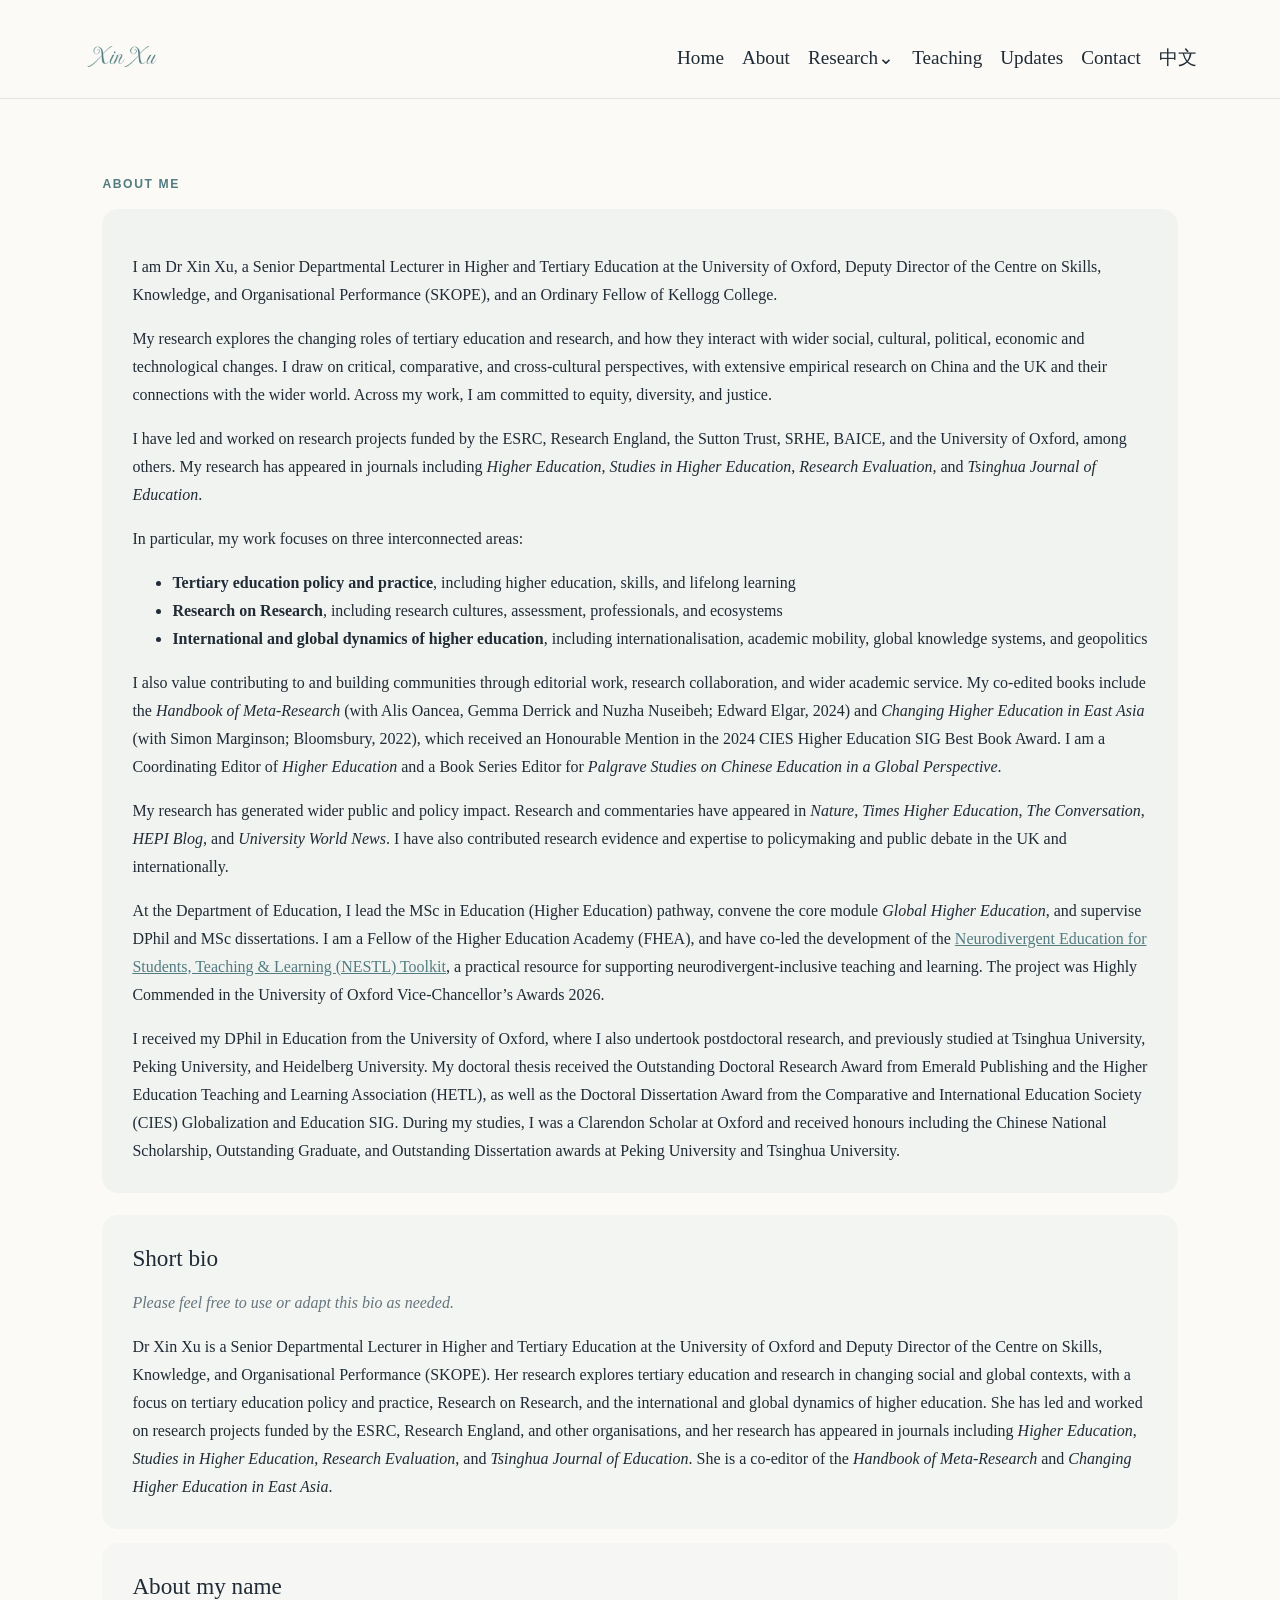
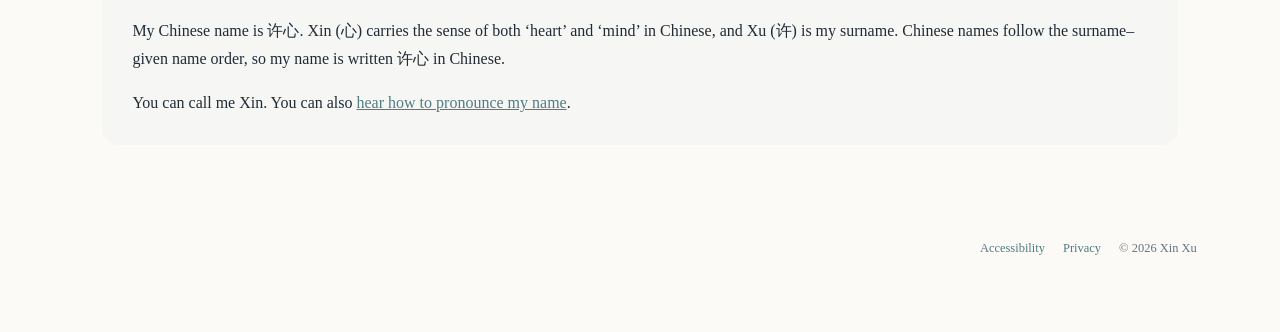
==== commit 66789c2a: "Update English and Chinese academic profiles" ====
--- a/about/index.html
+++ b/about/index.html
@@ -24,7 +24,7 @@
         <a href="/teaching/">Teaching</a><span class="mobile-nav-break" aria-hidden="true"></span><a href="/updates/">Updates</a><a href="/contact/">Contact</a><a href="/chinese/">中文</a>
       </nav>
     </header>
-    <main id="app"><section class="page about-page"><div class="eyebrow">ABOUT ME</div><article class="item"><p>I am Dr Xin Xu, a Senior Departmental Lecturer in Higher and Tertiary Education at the University of Oxford, Deputy Director of the Centre on Skills, Knowledge, and Organisational Performance (<a href="https://www.skope.ox.ac.uk/" target="_blank" rel="noopener">SKOPE</a>), and an Ordinary Fellow of <a href="https://www.kellogg.ox.ac.uk/" target="_blank" rel="noopener">Kellogg College</a>.</p><p>My research explores the changing roles of tertiary education and research, and how they interact with wider social, cultural, political, economic and technological changes. I draw on critical, comparative, and cross-cultural perspectives, with extensive empirical research on China and the UK and their connections with the wider world. Across my work, I am committed to equity, diversity, and justice. My research has been funded by the ESRC, Research England, the Sutton Trust, SRHE, BAICE, and the University of Oxford, among others.</p><p>In particular, my work focuses on three interconnected areas:</p><ul><li><strong>Tertiary education policy and practice</strong>, including higher education, skills, and lifelong learning</li><li><strong>Research on Research</strong>, including research cultures, assessment, professionals, and ecosystems</li><li><strong>International and global dynamics of higher education</strong>, including internationalisation, academic mobility, global knowledge systems, and geopolitics</li></ul><p>I also value contributing to and building communities through editorial work, collaboration, and wider academic service. My co-edited books include the <em>Handbook of Meta-Research</em> (with Alis Oancea, Gemma Derrick and Nuzha Nuseibeh; Edward Elgar, 2024) and <em>Changing Higher Education in East Asia</em> (with Simon Marginson; Bloomsbury, 2022), which received an Honourable Mention in the 2024 CIES Higher Education SIG Best Book Award. I am a Coordinating Editor of <em>Higher Education</em> and a Book Series Editor for Palgrave Studies on Chinese Education in a Global Perspective.</p><p>My research has generated wider public and policy impact. Research and commentaries have appeared in <em>Nature</em>, <em>Times Higher Education</em>, <em>The Conversation</em>, <em>HEPI Blog</em>, and <em>University World News</em>. I have also contributed research evidence and expertise to policymaking and public debate in the UK and internationally.</p><p>At the Department of Education, I lead the MSc in Education (Higher Education) pathway, convene the core module <em>Global Higher Education</em>, and supervise DPhil and MSc dissertations. I am a Fellow of the Higher Education Academy (FHEA), and have co-led the development of the <a href="https://www.education.ox.ac.uk/project/neurodivergent-education-for-students-teaching-learning-nestl/" target="_blank" rel="noopener">Neurodivergent Education for Students, Teaching &amp; Learning (NESTL) Toolkit</a>, a practical resource for supporting neurodivergent-inclusive teaching and learning. The project was Highly Commended in the University of Oxford Vice-Chancellor&#39;s Awards 2026.</p><p>I received my DPhil in Education from the University of Oxford and have studied at Tsinghua University, Peking University, and Heidelberg University.</p></article><article class="item short-bio"><h2>Short bio</h2><p class="short-bio-note"><em>Please feel free to use or adapt this bio as needed.</em></p><p>Dr Xin Xu is a Senior Departmental Lecturer in Higher and Tertiary Education at the University of Oxford, and Deputy Director of the Centre on Skills, Knowledge, and Organisational Performance (SKOPE). Her research explores tertiary education and research in changing social and global contexts. She is a co-editor of the <em>Handbook of Meta-Research</em> and <em>Changing Higher Education in East Asia</em>.</p></article><article class="item about-name"><h2>About my name</h2><p>My Chinese name is 许心. Xin (心) carries the sense of both ‘heart’ and ‘mind’ in Chinese, and Xu (许) is my surname. Chinese names follow the surname–given name order, so my name is written 许心 in Chinese.</p><p>You can call me Xin. You can also <a href="https://www.name-coach.com/xin-xu-pronunciation" target="_blank" rel="noopener">hear how to pronounce my name</a>.</p></article></section></main>
+    <main id="app"><section class="page about-page"><div class="eyebrow">ABOUT ME</div><article class="item"><p>I am Dr Xin Xu, a Senior Departmental Lecturer in Higher and Tertiary Education at the University of Oxford, Deputy Director of the Centre on Skills, Knowledge, and Organisational Performance (SKOPE), and an Ordinary Fellow of Kellogg College.</p><p>My research explores the changing roles of tertiary education and research, and how they interact with wider social, cultural, political, economic and technological changes. I draw on critical, comparative, and cross-cultural perspectives, with extensive empirical research on China and the UK and their connections with the wider world. Across my work, I am committed to equity, diversity, and justice.</p><p>I have led and worked on research projects funded by the ESRC, Research England, the Sutton Trust, SRHE, BAICE, and the University of Oxford, among others. My research has appeared in journals including <em>Higher Education</em>, <em>Studies in Higher Education</em>, <em>Research Evaluation</em>, and <em>Tsinghua Journal of Education</em>.</p><p>In particular, my work focuses on three interconnected areas:</p><ul><li><strong>Tertiary education policy and practice</strong>, including higher education, skills, and lifelong learning</li><li><strong>Research on Research</strong>, including research cultures, assessment, professionals, and ecosystems</li><li><strong>International and global dynamics of higher education</strong>, including internationalisation, academic mobility, global knowledge systems, and geopolitics</li></ul><p>I also value contributing to and building communities through editorial work, research collaboration, and wider academic service. My co-edited books include the <em>Handbook of Meta-Research</em> (with Alis Oancea, Gemma Derrick and Nuzha Nuseibeh; Edward Elgar, 2024) and <em>Changing Higher Education in East Asia</em> (with Simon Marginson; Bloomsbury, 2022), which received an Honourable Mention in the 2024 CIES Higher Education SIG Best Book Award. I am a Coordinating Editor of <em>Higher Education</em> and a Book Series Editor for <em>Palgrave Studies on Chinese Education in a Global Perspective</em>.</p><p>My research has generated wider public and policy impact. Research and commentaries have appeared in <em>Nature</em>, <em>Times Higher Education</em>, <em>The Conversation</em>, <em>HEPI Blog</em>, and <em>University World News</em>. I have also contributed research evidence and expertise to policymaking and public debate in the UK and internationally.</p><p>At the Department of Education, I lead the MSc in Education (Higher Education) pathway, convene the core module <em>Global Higher Education</em>, and supervise DPhil and MSc dissertations. I am a Fellow of the Higher Education Academy (FHEA), and have co-led the development of the <a href="https://www.education.ox.ac.uk/project/neurodivergent-education-for-students-teaching-learning-nestl/" target="_blank" rel="noopener">Neurodivergent Education for Students, Teaching &amp; Learning (NESTL) Toolkit</a>, a practical resource for supporting neurodivergent-inclusive teaching and learning. The project was Highly Commended in the University of Oxford Vice-Chancellor’s Awards 2026.</p><p>I received my DPhil in Education from the University of Oxford, where I also undertook postdoctoral research, and previously studied at Tsinghua University, Peking University, and Heidelberg University. My doctoral thesis received the Outstanding Doctoral Research Award from Emerald Publishing and the Higher Education Teaching and Learning Association (HETL), as well as the Doctoral Dissertation Award from the Comparative and International Education Society (CIES) Globalization and Education SIG. During my studies, I was a Clarendon Scholar at Oxford and received honours including the Chinese National Scholarship, Outstanding Graduate, and Outstanding Dissertation awards at Peking University and Tsinghua University.</p></article><article class="item short-bio"><h2>Short bio</h2><p class="short-bio-note"><em>Please feel free to use or adapt this bio as needed.</em></p><p>Dr Xin Xu is a Senior Departmental Lecturer in Higher and Tertiary Education at the University of Oxford and Deputy Director of the Centre on Skills, Knowledge, and Organisational Performance (SKOPE). Her research explores tertiary education and research in changing social and global contexts, with a focus on tertiary education policy and practice, Research on Research, and the international and global dynamics of higher education. She has led and worked on research projects funded by the ESRC, Research England, and other organisations, and her research has appeared in journals including <em>Higher Education</em>, <em>Studies in Higher Education</em>, <em>Research Evaluation</em>, and <em>Tsinghua Journal of Education</em>. She is a co-editor of the <em>Handbook of Meta-Research</em> and <em>Changing Higher Education in East Asia</em>.</p></article><article class="item about-name"><h2>About my name</h2><p>My Chinese name is 许心. Xin (心) carries the sense of both ‘heart’ and ‘mind’ in Chinese, and Xu (许) is my surname. Chinese names follow the surname–given name order, so my name is written 许心 in Chinese.</p><p>You can call me Xin. You can also <a href="https://www.name-coach.com/xin-xu-pronunciation" target="_blank" rel="noopener">hear how to pronounce my name</a>.</p></article></section></main>
     <div class="footer"><a href="/accessibility/">Accessibility</a><a href="/privacy/">Privacy</a><span>© 2026 Xin Xu</span></div>
   </div>
   <div class="modal-backdrop" id="modalBackdrop" role="presentation"><section class="modal" role="dialog" aria-modal="true" aria-labelledby="modalTitle"><button class="modal-close" id="modalClose" aria-label="Close details">×</button><div class="eyebrow" id="modalType">Details</div><h2 id="modalTitle"></h2><div id="modalBody"></div></section></div>
--- a/assets/site.css
+++ b/assets/site.css
@@ -262,7 +262,15 @@
     .clickable h2:after{content:none!important}
     main a,main a:visited,.modal a,.modal a:visited{color:var(--accent)!important}
     main a:hover,main a:focus-visible,.modal a:hover,.modal a:focus-visible{color:var(--accent)!important;text-decoration:underline;text-underline-offset:3px}
+    .zh-page{display:grid;gap:14px}
     .zh-page .item{border-top:0!important}
+    .zh-page>.item{margin:0;background:var(--panel-green);padding:28px 30px;border-radius:16px!important}
+    .zh-page>.item:nth-of-type(2){background:var(--panel-green-soft)}
+    .zh-page>.item p:last-child{margin-bottom:0}
+    .zh-page>.zh-closing{padding-top:20px;padding-bottom:20px}
+    .zh-page h1.zh-heading,.zh-page .short-bio h2,.zh-page .zh-closing-heading{font-size:1.45rem;line-height:1.3;margin:0 0 20px;letter-spacing:normal}
+    .zh-page .zh-closing-heading{font-family:var(--display-font);font-weight:500;margin-bottom:8px;color:var(--ink)}
+    @media(max-width:720px){.zh-page>.item{padding:22px 20px}}
     .about-page>.short-bio{margin-top:8px!important;background:rgba(255,255,255,.72)!important;border-radius:16px!important}
     .about-page>.short-bio .short-bio-note{color:var(--muted);font-style:italic}
     .contact-page-art{display:none}
@@ -310,8 +318,7 @@
     @media (min-width:341px) and (max-width:520px){body.homepage-state .hero{padding-top:28px!important}}
 
     /* Post-Phase 4 refinement: modestly reduce only the Chinese introduction heading. */
-    .zh-page h1.zh-heading{font-size:clamp(2.1rem,4.2vw,3rem)}
-    @media(max-width:720px){.zh-page h1.zh-heading{font-size:1.65rem}}
+    @media(max-width:720px){.zh-page h1.zh-heading{font-size:1.45rem!important}}
     .about-page>.eyebrow a{font-family:inherit!important;font-size:inherit!important;font-weight:inherit!important;line-height:inherit!important;letter-spacing:inherit!important;text-transform:inherit!important;text-decoration:none}
     .about-page>.short-bio{background:#edf2ef99!important}
     .about-page>.about-name{background:#edf2ef66!important}
@@ -323,3 +330,5 @@
     .zh-page>.lead{margin-bottom:8px!important}
     .zh-page>.item>p:first-child{margin-top:0!important}
    .book-meta b{color:var(--ink);font-size:inherit;letter-spacing:normal;text-transform:none;font-weight:700}
+    .publications-page .publication-topic-label{font:400 1.4rem/1.3 var(--display-font);color:var(--accent);letter-spacing:0}
+    @media(max-width:720px){.publications-page .publication-topic-label{font-size:1.15rem}}
